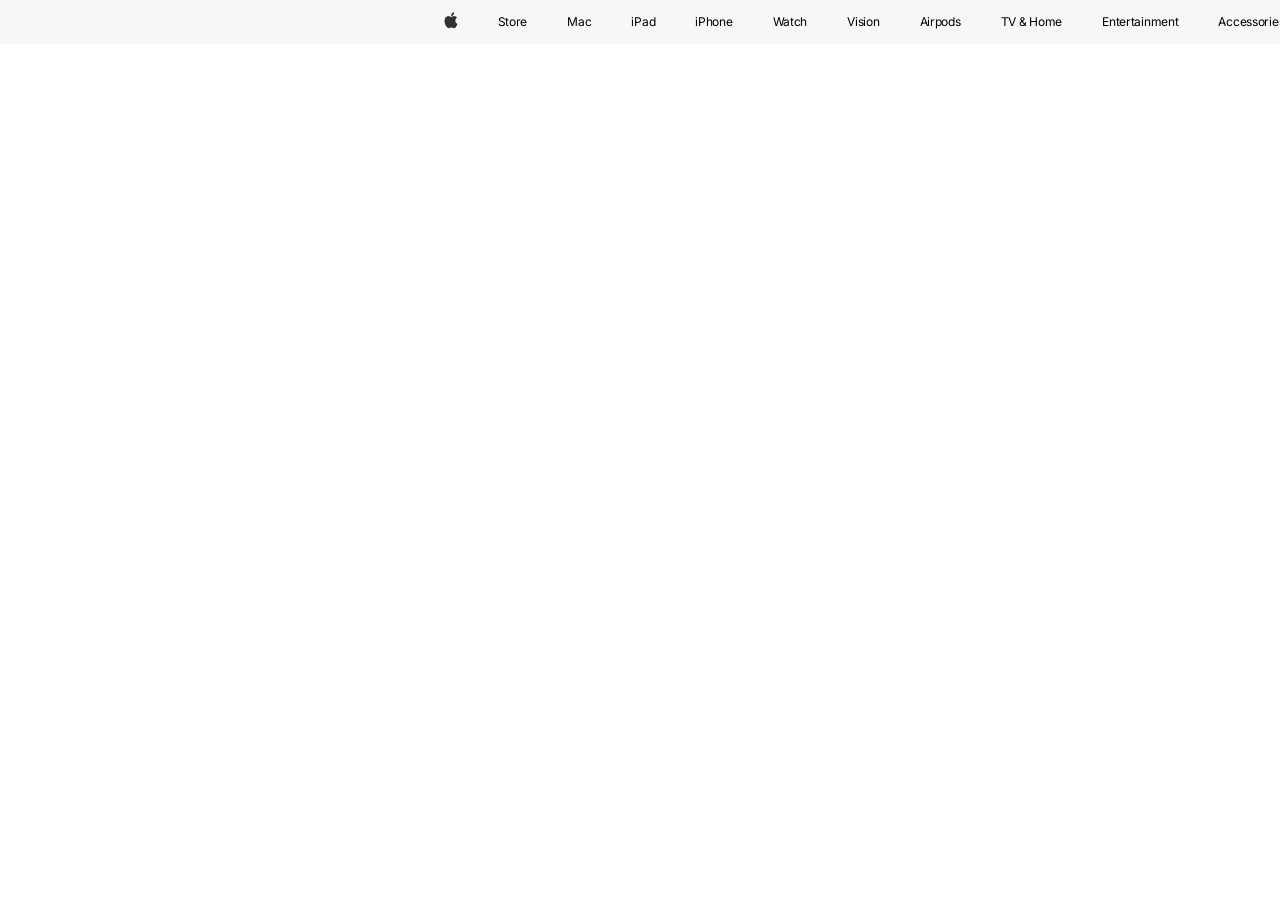
==== index.html @ 3f0f1bf7 "nav_bar hiilee" ====
<!doctype html>
<html lang="en">
  <head>
    <link rel="preconnect" href="https://fonts.googleapis.com" />
    <link rel="preconnect" href="https://fonts.gstatic.com" crossorigin />
    <link
      href="https://fonts.googleapis.com/css2?family=Inter:ital,opsz,wght@0,14..32,100..900;1,14..32,100..900&display=swap"
      rel="stylesheet"
    />
    <meta charset="UTF-8" />
    <meta name="viewport" content="width=device-width, initial-scale=1.0" />
    <link rel="stylesheet" href="style.css" />
    <title>Document</title>
  </head>
  <body>
    <div class="nav_bar">
      <img src="apple_icon.png" class="apple_icon" />
      <p>Store</p>
      <p>Mac</p>
      <p>iPad</p>
      <p>iPhone</p>
      <p>Watch</p>
      <p>Vision</p>
      <p>Airpods</p>
      <p>TV & Home</p>
      <p>Entertainment</p>
      <p>Accessories</p>
      <p>Support</p>
      <img src="search_icon.png" class="search_icon" />
      <img src="bag_icon.png" class="bag_icon" />
    </div>
  </body>
</html>
---- style.css ----
* {
  margin: 0;
  padding: 0;
  box-sizing: border-box;
}
.nav_bar {
  width: 1920px;
  height: 44px;
  display: flex;
  justify-content: center;
  align-items: center;
  gap: 40px;

  background: rgba(245, 245, 247, 0.8);
}
.apple_icon {
  width: 14px;
  height: 44px;
}
.search_icon {
  width: 15px;
  height: 44px;
}
.bag_icon {
  width: 14px;
  height: 44px;
}
.nav_bar p {
  color: #000;
  font-family: Inter;
  font-size: 12px;
  font-style: normal;
  font-weight: 400;
  line-height: 60px; /* 500% */
  letter-spacing: -0.28px;
}
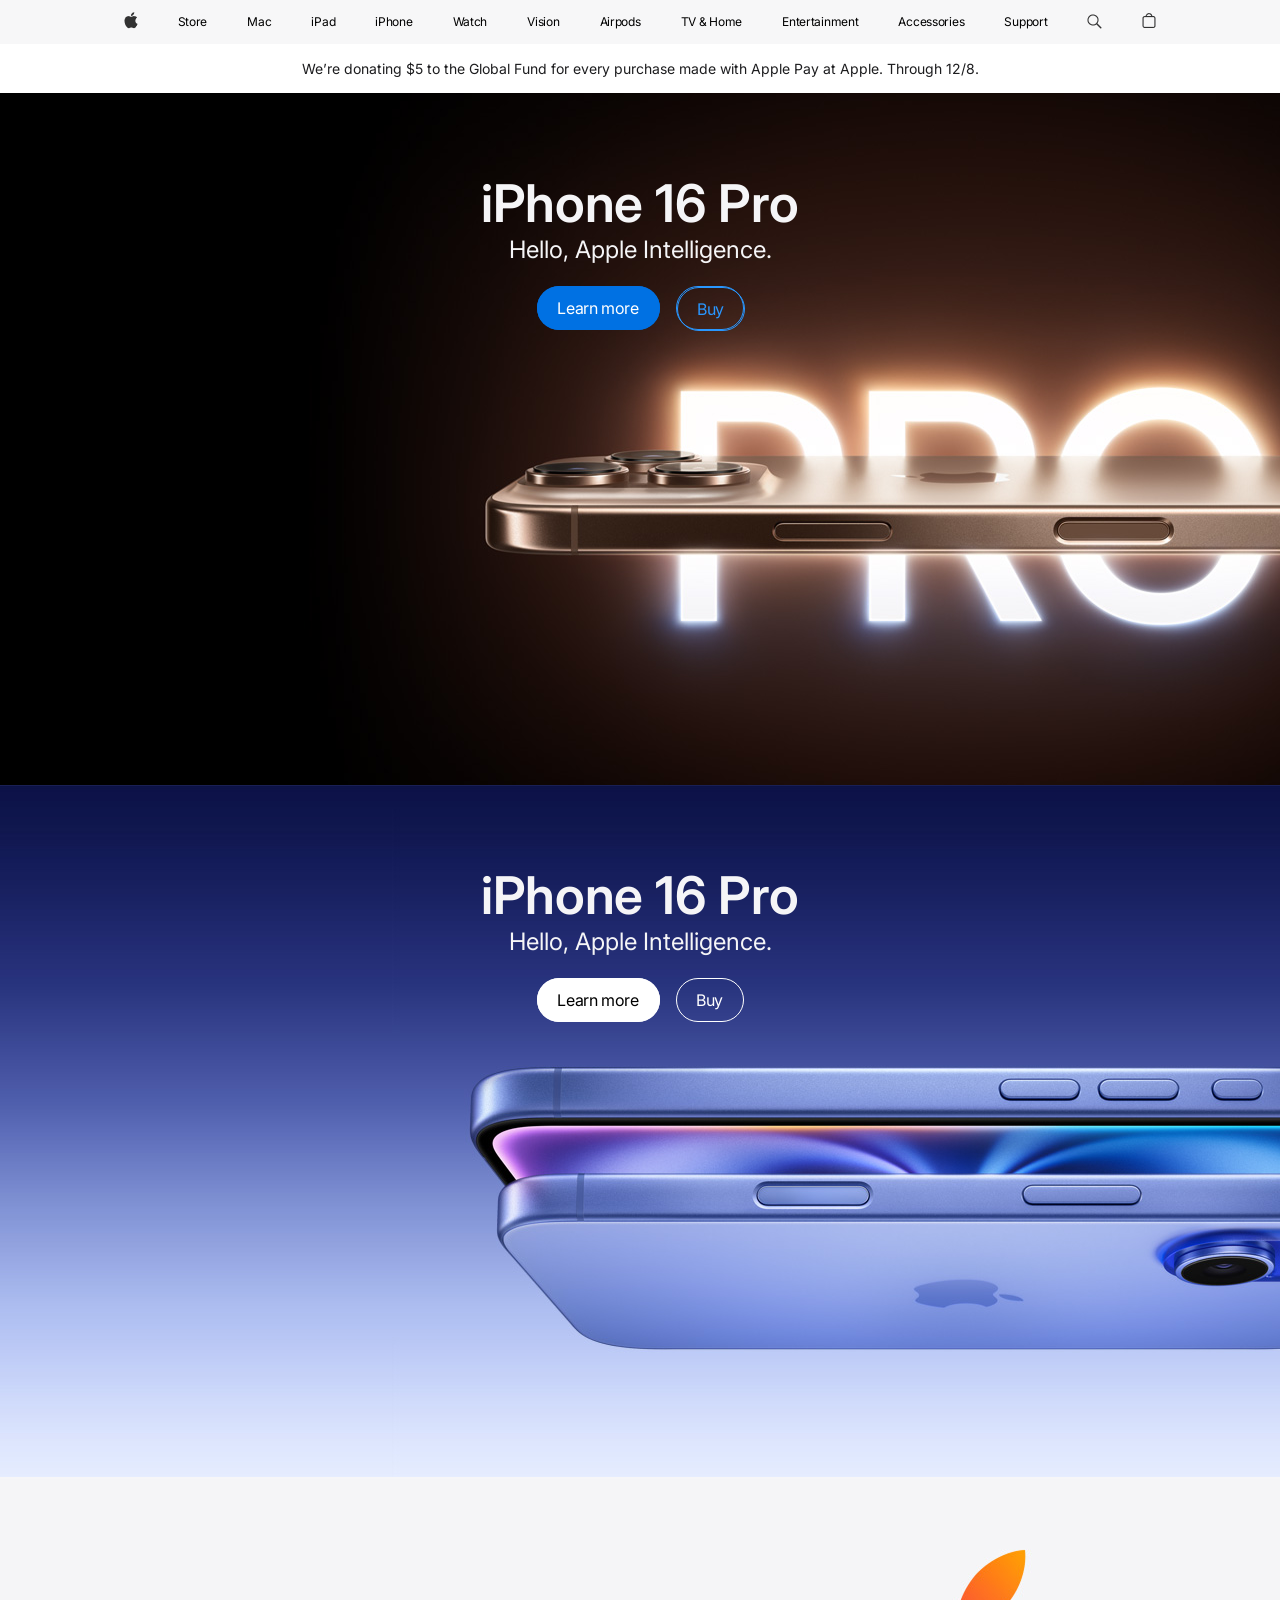
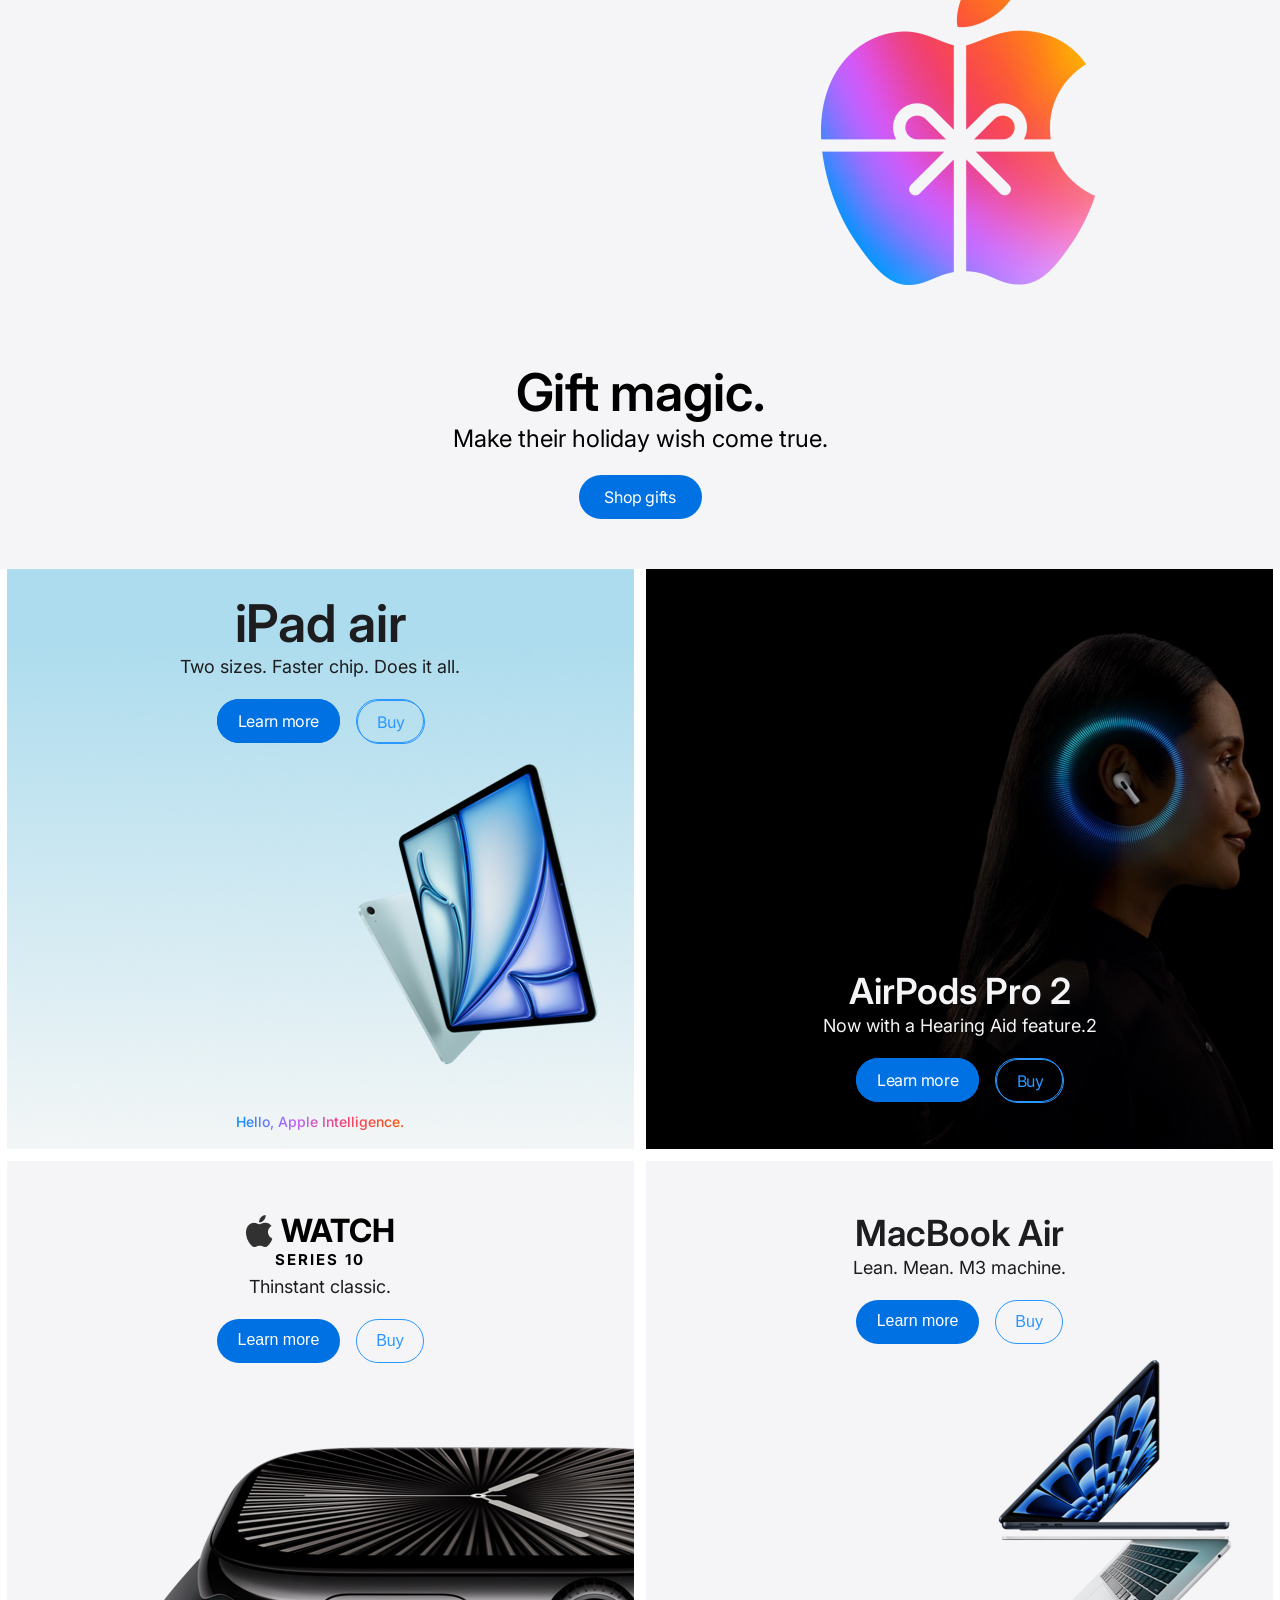
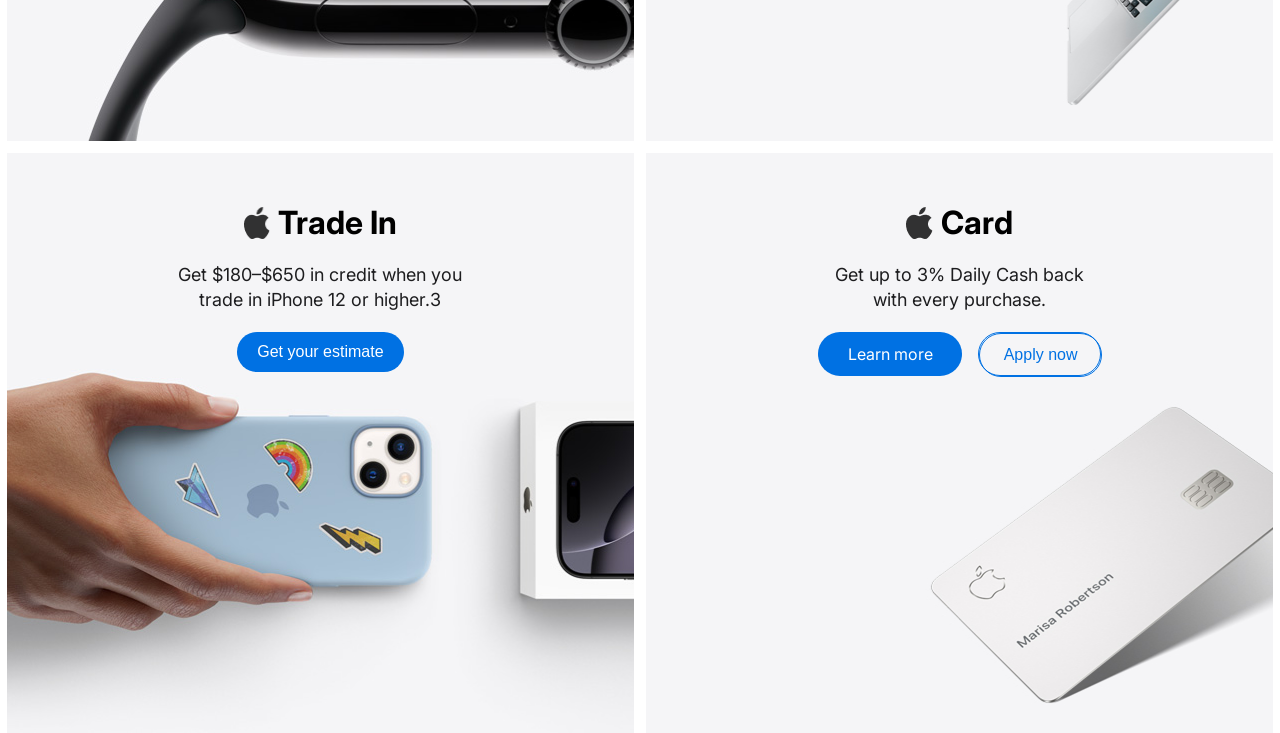
==== commit e4373fb4: "scroll hurtel hiilee" ====
--- a/index.html
+++ b/index.html
@@ -29,5 +29,142 @@
       <img src="search_icon.png" class="search_icon" />
       <img src="bag_icon.png" class="bag_icon" />
     </div>
+    <div class="we_are_donating">
+      <p>
+        We’re donating $5 to the Global Fund for every purchase made with
+        Apple Pay at Apple. Through 12/8.
+      </p>
+    </div>
+    <div class="iPhone_1">
+      <div class="heading">
+        <p class="head">iPhone 16 Pro</p>
+        <p class="hello">Hello, Apple Intelligence.</p>
+      </div>
+      <div class="button">
+        <div class="button1">
+          <p class="button1 learn">Learn more</p>
+        </div>
+        <div class="button2">
+          <p class="button2 buy">Buy</p>
+        </div>
+      </div>
+    </div>
+    <div class="iPhone_2">
+      <div class="heading2">
+        <p class="head2">iPhone 16 Pro</p>
+        <p class="hello2">Hello, Apple Intelligence.</p>
+      </div>
+      <div class="button_2">
+        <div class="button1">
+          <p class="button1 learn_more">Learn more</p>
+        </div>
+        <div class="button3">
+          <p class="button2 buy_1">Buy</p>
+        </div>
+      </div>
+    </div>
+    <div class="rainbow_apple">
+      <div class="heading3">
+        <p class="head3">Gift magic.</p>
+        <p class="make">Make their holiday wish come true.</p>
+      </div>
+      <div class="button4">
+        <p class="gift">Shop gifts</p>
+      </div>
+    </div>
+    <div class="section4">
+      <div class="box_1">
+        <div class="heading">
+          <p class="ipad">iPad air</p>
+          <p class="hello">Two sizes. Faster chip. Does it all.</p>
+        </div>
+        <div class="button">
+          <div class="button1">
+            <p class="button1 learn">Learn more</p>
+          </div>
+          <div class="button2">
+            <p class="button2 buy">Buy</p>
+          </div>
+        </div>
+        <div class="intelligence">
+          <p>Hello, Apple Intelligence.</p>
+        </div>
+      </div>
+      <div class="box_2">
+        <div class="title">
+          <p class="air">AirPods Pro 2</p>
+          <p class="now">Now with a Hearing Aid feature.2</p>
+        </div>
+        <div class="Air_button">
+          <div class="air_button_1">
+            <p class="air_button_1 learn">Learn more</p>
+          </div>
+          <div class="air_button_2">
+            <p class="air_button_2 buy">Buy</p>
+          </div>
+        </div>
+      </div>
+      <div class="box_3">
+        <div class="apple">
+          <img src="Vector.png" class="icon11" />
+          <p>WATCH</p>
+        </div>
+        <p class="series">SERIES 10</p>
+        <p class="thin">Thinstant classic.</p>
+        <div class="apple_button">
+          <div class="apple_button_1">
+            <p>Learn more</p>
+          </div>
+          <div class="apple_button_2">
+            <p>Buy</p>
+          </div>
+        </div>
+      </div>
+      <div class="box_4">
+        <div class="mac_book">
+          <p class="mac">MacBook Air</p>
+          <p class="mac1">Lean. Mean. M3 machine.</p>
+        </div>
+        <div class="mac_button">
+          <div class="mac_button_1">
+            <p>Learn more</p>
+          </div>
+          <div class="mac_button_2">
+            <p>Buy</p>
+          </div>
+        </div>
+      </div>
+      <div class="box_5">
+        <div class="apple_trade">
+          <img src="Vector (1).png" class="icon22" />
+          <p>Trade In</p>
+        </div>
+        <div class="get_money">
+          <p>Get $180–$650 in credit when you</p>
+          <p>trade in iPhone 12 or higher.3</p>
+        </div>
+        <div class="trade_button">
+          <p>Get your estimate</p>
+        </div>
+      </div>
+      <div class="box_6">
+        <div class="apple_card">
+          <img src="Vector (1).png" class="icon33" />
+          <p>Card</p>
+        </div>
+        <div class="get-up">
+          <p>Get up to 3% Daily Cash back</p>
+          <p>with every purchase.</p>
+        </div>
+        <div class="card_button">
+          <div class="card_button_1">
+            <p>Learn more</p>
+          </div>
+          <div class="card_button_2">
+            <p class="card_button_2 apply">Apply now</p>
+          </div>
+        </div>
+      </div>
+    </div>
   </body>
 </html>
--- a/style.css
+++ b/style.css
@@ -1,10 +1,13 @@
+@import url("https://fonts.googleapis.com/css2?family=Inter:ital,opsz,wght@0,14..32,100..900;1,14..32,100..900&display=swap");
+
 * {
   margin: 0;
   padding: 0;
   box-sizing: border-box;
+  font-family: sans-serif;
 }
 .nav_bar {
-  width: 1920px;
+  /* width: 1920px; */
   height: 44px;
   display: flex;
   justify-content: center;
@@ -34,3 +37,635 @@
   line-height: 60px; /* 500% */
   letter-spacing: -0.28px;
 }
+.we_are_donating {
+  padding: 16px;
+  text-align: center;
+  background: #fff;
+}
+.we_are_donating p {
+  color: #1d1d1f;
+  font-family: Inter;
+  font-size: 14px;
+  font-style: normal;
+  font-weight: 400;
+}
+.iPhone_1 {
+  background: url("Figure.png");
+  background-size: cover;
+  background-repeat: no-repeat;
+  /* width: 1920px; */
+  height: 692px;
+  display: flex;
+  flex-direction: column;
+  align-items: center;
+  padding: 81px 0 439px 0;
+  gap: 20px;
+}
+.heading {
+  display: flex;
+  flex-direction: column;
+  align-items: center;
+}
+
+.head {
+  color: #f5f5f7;
+  font-family: Inter;
+  font-size: 52px;
+  font-style: normal;
+  font-weight: 600;
+  line-height: 60px; /* 115.385% */
+  letter-spacing: -0.28px;
+}
+.hello {
+  color: #f5f5f7;
+
+  font-family: Inter;
+  font-size: 24px;
+  font-style: normal;
+  font-weight: 400;
+  line-height: 32px; /* 133.333% */
+}
+.button {
+  display: flex;
+  align-items: center;
+  gap: 16px;
+}
+.button p {
+  display: flex;
+  justify-content: center;
+  align-items: center;
+  padding: 12px 20px;
+  gap: 10px;
+}
+.learn {
+  color: #fff;
+  text-align: center;
+  font-family: Inter;
+  font-size: 16px;
+  font-style: normal;
+  font-weight: 400;
+  line-height: 20px; /* 125% */
+  letter-spacing: -0.374px;
+}
+.button1 {
+  width: 123px;
+  height: 44px;
+  border-radius: 999px;
+  background: #0071e3;
+}
+.buy {
+  color: #2997ff;
+  text-align: center;
+  font-family: Inter;
+  font-size: 16px;
+  font-style: normal;
+  font-weight: 400;
+  line-height: 20px; /* 125% */
+  letter-spacing: -0.374px;
+}
+.button2 {
+  width: 68px;
+  height: 44px;
+  border-radius: 999px;
+  border: 1px solid #2997ff;
+}
+.iPhone_2 {
+  background: url("Figure (2).png");
+  background-size: cover;
+  background-repeat: no-repeat;
+  /* width: 1920px; */
+  height: 692px;
+  display: flex;
+  flex-direction: column;
+  align-items: center;
+  padding: 81px 0 439px 0;
+  gap: 20px;
+}
+.heading2 {
+  display: flex;
+  flex-direction: column;
+  align-items: center;
+}
+.head2 {
+  color: #f5f5f7;
+  font-family: Inter;
+  font-size: 52px;
+  font-style: normal;
+  font-weight: 600;
+  line-height: 60px; /* 115.385% */
+  letter-spacing: -0.28px;
+}
+.hello2 {
+  color: #f5f5f7;
+  font-family: Inter;
+  font-size: 24px;
+  font-style: normal;
+  font-weight: 400;
+  line-height: 32px; /* 133.333% */
+}
+.button_2 {
+  display: flex;
+  align-items: center;
+  gap: 16px;
+}
+.button_2 p {
+  display: flex;
+  justify-content: center;
+  align-items: center;
+  padding: 12px 20px;
+  gap: 10px;
+}
+.button_2 .button1 {
+  width: 123px;
+  height: 44px;
+  border-radius: 999px;
+  background: #fff;
+}
+.learn_more {
+  color: #000;
+  text-align: center;
+  font-family: Inter;
+  font-size: 16px;
+  font-style: normal;
+  font-weight: 400;
+  line-height: 20px; /* 125% */
+  letter-spacing: -0.374px;
+}
+.button3 .button2 {
+  width: 68px;
+  height: 44px;
+  border-radius: 999px;
+  border: 1px solid #fff;
+}
+.buy_1 {
+  color: #fff;
+  text-align: center;
+  font-family: Inter;
+  font-size: 16px;
+  font-style: normal;
+  font-weight: 400;
+  line-height: 20px; /* 125% */
+  letter-spacing: -0.374px;
+}
+.rainbow_apple {
+  background: url("Figure (3).png");
+  background-size: cover;
+  background-repeat: no-repeat;
+  /* width: 1920px; */
+  height: 692px;
+  display: flex;
+  flex-direction: column;
+  align-items: center;
+  justify-content: end;
+  /* padding: 81px 0 439px 0; */
+  gap: 20px;
+  padding-bottom: 50px;
+}
+.heading3 {
+  display: flex;
+  width: 405px;
+  flex-direction: column;
+  align-items: center;
+}
+.button4 {
+  width: 123px;
+  height: 44px;
+  border-radius: 999px;
+  background: #0071e3;
+}
+.head3 {
+  color: #000;
+  text-align: center;
+  font-family: Inter;
+  font-size: 52px;
+  font-style: normal;
+  font-weight: 600;
+  line-height: 60px; /* 115.385% */
+  letter-spacing: -0.28px;
+}
+.make {
+  color: #000;
+  text-align: center;
+  font-family: Inter;
+  font-size: 24px;
+  font-style: normal;
+  font-weight: 400;
+  line-height: 32px; /* 133.333% */
+}
+.shop_button {
+}
+.gift {
+  color: #fff;
+  text-align: center;
+  font-family: Inter;
+  font-size: 16px;
+  font-style: normal;
+  font-weight: 400;
+  line-height: 20px; /* 125% */
+  letter-spacing: -0.374px;
+  display: flex;
+  justify-content: center;
+  align-items: center;
+  padding: 12px 20px;
+  gap: 10px;
+}
+.section4 {
+  width: 100%;
+  height: 1764px;
+  display: flex;
+  align-items: flex-start;
+  align-content: flex-start;
+  gap: 12px;
+  align-self: stretch;
+  flex-wrap: wrap;
+  justify-content: center;
+}
+.box_1 {
+  background-image: url("Figure (4).png");
+  background-size: cover;
+  background-repeat: no-repeat;
+  width: 49%;
+  height: 580px;
+  display: flex;
+  flex-direction: column;
+  align-items: center;
+  gap: 20px;
+}
+.section4 .heading {
+  display: flex;
+  flex-direction: column;
+  align-items: center;
+  margin-top: 25px;
+}
+.heading .ipad {
+  color: #1d1d1f;
+  font-family: Inter;
+  font-size: 52px;
+  font-style: normal;
+  font-weight: 600;
+  line-height: 60px; /* 115.385% */
+  letter-spacing: -0.28px;
+}
+.box_1 .hello {
+  color: #1d1d1f;
+  text-align: center;
+  font-family: Inter;
+  font-size: 18px;
+  font-style: normal;
+  font-weight: 400;
+  line-height: 25px; /* 138.889% */
+  width: 322px;
+}
+.intelligence {
+}
+.intelligence p {
+  text-align: center;
+  font-family: Inter;
+  font-size: 14px;
+  font-style: normal;
+  font-weight: 500;
+  line-height: 18px; /* 128.571% */
+  background: linear-gradient(
+    90deg,
+    #0090f7 0%,
+    #ba62fc 33.33%,
+    #f2416b 66.67%,
+    #f55600 100%
+  );
+  background-clip: text;
+  -webkit-background-clip: text;
+  -webkit-text-fill-color: transparent;
+  margin-top: 350px;
+}
+.box_2 {
+  background-image: url("Figure (5).png");
+  background-size: cover;
+  background-repeat: no-repeat;
+  width: 49%;
+  height: 580px;
+  display: flex;
+  flex-direction: column;
+  align-items: center;
+  gap: 20px;
+}
+.title {
+  margin-top: 400px;
+}
+.air {
+  color: #f5f5f7;
+  text-align: center;
+  font-family: Inter;
+  font-size: 36px;
+  font-style: normal;
+  font-weight: 600;
+  line-height: 44px; /* 122.222% */
+}
+.now {
+  color: #f5f5f7;
+  text-align: center;
+  font-family: Inter;
+  font-size: 18px;
+  font-style: normal;
+  font-weight: 400;
+  line-height: 25px; /* 138.889% */
+}
+.Air_button {
+  display: flex;
+  align-items: center;
+  gap: 16px;
+}
+.air_button_1 {
+  width: 123px;
+  height: 44px;
+  border-radius: 999px;
+  background: #0071e3;
+}
+.air_button_2 {
+  width: 68px;
+  height: 44px;
+  border-radius: 999px;
+  border: 1px solid #2997ff;
+}
+.Air_button p {
+  display: flex;
+  justify-content: center;
+  align-items: center;
+  padding: 12px 20px;
+  gap: 10px;
+}
+
+.box_3 {
+  background-image: url("Figure (6).png");
+  background-size: cover;
+  background-repeat: no-repeat;
+  width: 49%;
+  height: 580px;
+  display: flex;
+  flex-direction: column;
+  align-items: center;
+  margin-top:;
+}
+.apple {
+  display: flex;
+  justify-content: center;
+  align-items: center;
+  gap: 8px;
+  margin-top: 50px;
+}
+.icon11 {
+  width: 26.353px;
+  height: 32px;
+}
+.apple p {
+  color: #000;
+  text-align: center;
+  font-family: Inter;
+  font-size: 32px;
+  font-style: normal;
+  font-weight: 700;
+  line-height: normal;
+}
+.series {
+  color: #000;
+  text-align: center;
+  font-family: Inter;
+  font-size: 15px;
+  font-style: normal;
+  font-weight: 700;
+  line-height: normal;
+  letter-spacing: 2px;
+}
+.thin {
+  color: #1d1d1f;
+  text-align: center;
+  font-family: Inter;
+  font-size: 18px;
+  font-style: normal;
+  font-weight: 400;
+  line-height: 25px; /* 138.889% */
+  margin-top: 5px;
+}
+.apple_button {
+  display: flex;
+  align-items: center;
+  gap: 16px;
+  margin-top: 20px;
+}
+.apple_button_1 {
+  width: 123px;
+  height: 44px;
+  border-radius: 999px;
+  background: #0071e3;
+}
+.apple_button_2 {
+  width: 68px;
+  height: 44px;
+  border-radius: 999px;
+  border: 1px solid #2997ff;
+}
+.apple_button_1 p {
+  color: white;
+}
+.apple_button_2 p {
+  color: #2997ff;
+}
+.apple_button p {
+  display: flex;
+  justify-content: center;
+  align-items: center;
+  padding: 12px 20px;
+  gap: 10px;
+}
+
+.box_4 {
+  background-image: url("Figure (7).png");
+  background-size: cover;
+  background-repeat: no-repeat;
+  width: 49%;
+  height: 580px;
+  display: flex;
+  flex-direction: column;
+  align-items: center;
+
+  gap: 20px;
+}
+.mac {
+  color: #1d1d1f;
+  text-align: center;
+  font-family: Inter;
+  font-size: 36px;
+  font-style: normal;
+  font-weight: 600;
+  line-height: 44px; /* 122.222% */
+  margin-top: 50px;
+}
+.mac1 {
+  color: #1d1d1f;
+  text-align: center;
+  font-family: Inter;
+  font-size: 18px;
+  font-style: normal;
+  font-weight: 400;
+  line-height: 25px; /* 138.889% */
+}
+.mac_button {
+  display: flex;
+  align-items: center;
+  gap: 16px;
+}
+.mac_button_1 {
+  width: 123px;
+  height: 44px;
+  border-radius: 999px;
+  background: #0071e3;
+}
+.mac_button_2 {
+  width: 68px;
+  height: 44px;
+  border-radius: 999px;
+  border: 1px solid #2997ff;
+}
+.mac_button_1 p {
+  color: white;
+}
+.mac_button_2 p {
+  color: #2997ff;
+}
+.mac_button p {
+  display: flex;
+  justify-content: center;
+  align-items: center;
+  padding: 12px 20px;
+  gap: 10px;
+}
+
+.box_5 {
+  background-image: url("Figure (8).png");
+  background-size: cover;
+  background-repeat: no-repeat;
+  width: 49%;
+  height: 580px;
+  display: flex;
+  flex-direction: column;
+  align-items: center;
+  gap: 20px;
+}
+.apple_trade {
+  display: flex;
+  justify-content: center;
+  align-items: center;
+  gap: 8px;
+  margin-top: 50px;
+}
+.icon22 {
+  width: 26px;
+  height: 32px;
+}
+.apple_trade p {
+  color: #000;
+  text-align: center;
+  font-family: Inter;
+  font-size: 32px;
+  font-style: normal;
+  font-weight: 700;
+  line-height: normal;
+}
+.get_money {
+  display: flex;
+  flex-direction: column;
+  align-items: center;
+}
+.get_money p {
+  color: #1d1d1f;
+  text-align: center;
+  font-family: Inter;
+  font-size: 18px;
+  font-style: normal;
+  font-weight: 400;
+  line-height: 25px; /* 138.889% */
+}
+.trade_button {
+  width: 167px;
+  height: 40px;
+  border-radius: 999px;
+  background: #0071e3;
+  display: flex;
+  padding: 10px 16px;
+  justify-content: center;
+  align-items: center;
+  gap: 10px;
+  color: white;
+}
+
+.box_6 {
+  background-image: url("Figure (9).png");
+  background-size: cover;
+  background-repeat: no-repeat;
+  width: 49%;
+  height: 580px;
+  display: flex;
+  flex-direction: column;
+  align-items: center;
+  gap: 20px;
+}
+.apple_card {
+  display: flex;
+  justify-content: center;
+  align-items: center;
+  gap: 8px;
+  margin-top: 50px;
+}
+.apple_card p {
+  color: #000;
+  text-align: center;
+  font-family: Inter;
+  font-size: 32px;
+  font-style: normal;
+  font-weight: 700;
+  line-height: normal;
+}
+.get-up p {
+  display: flex;
+  flex-direction: column;
+  align-items: center;
+  color: #1d1d1f;
+  text-align: center;
+  font-family: Inter;
+  font-size: 18px;
+  font-style: normal;
+  font-weight: 400;
+  line-height: 25px; /* 138.889% */
+}
+.card_button {
+  display: flex;
+  gap: 16px;
+}
+.card_button_1 {
+  width: 144px;
+  height: 44px;
+  border-radius: 999px;
+  background: #0071e3;
+}
+.card_button_1 p {
+  color: #fff;
+  text-align: center;
+  font-family: Inter;
+  font-size: 16px;
+  font-style: normal;
+  font-weight: 400;
+  line-height: 20px; /* 125% */
+}
+.card_button_2 {
+  width: 123px;
+  height: 44px;
+  border-radius: 999px;
+  border: 1px solid #0071e3;
+  color: #0071e3;
+}
+.card_button p {
+  display: flex;
+  justify-content: center;
+  align-items: center;
+  padding: 12px 20px;
+  gap: 10px;
+}
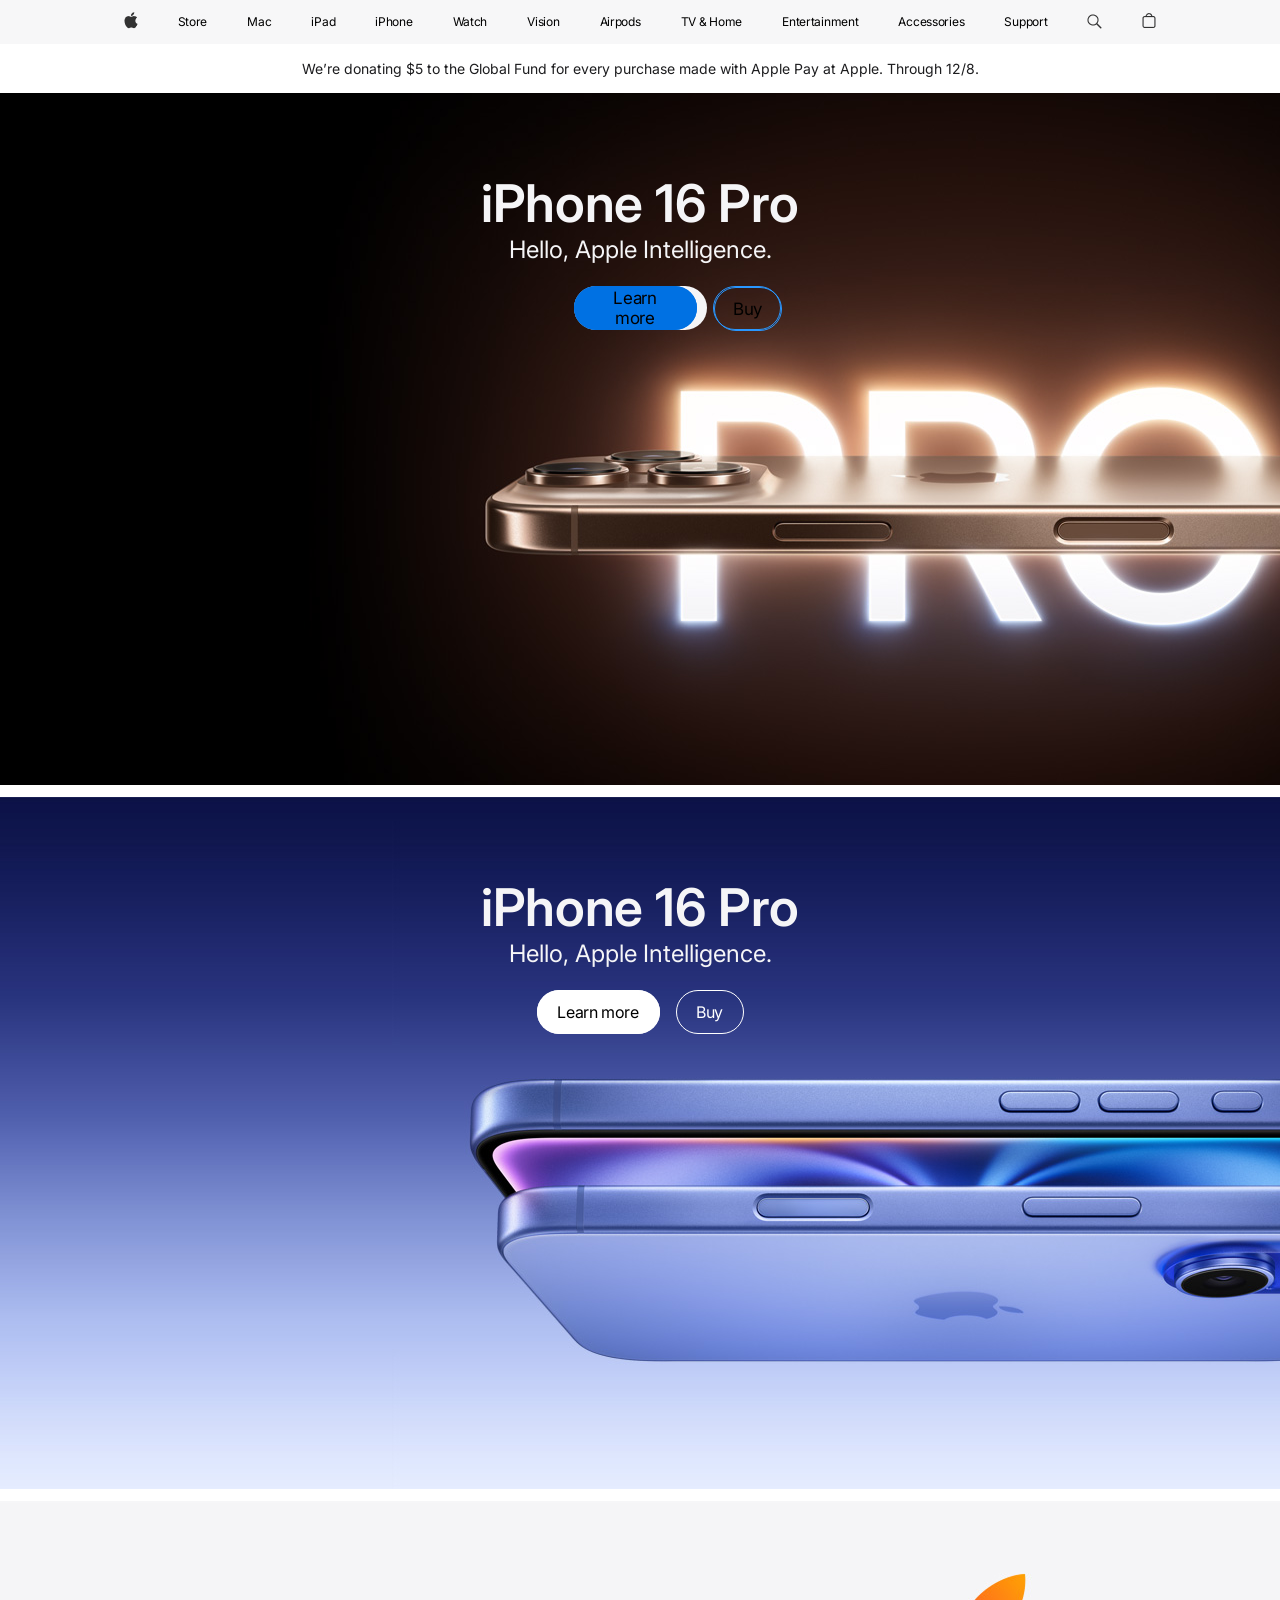
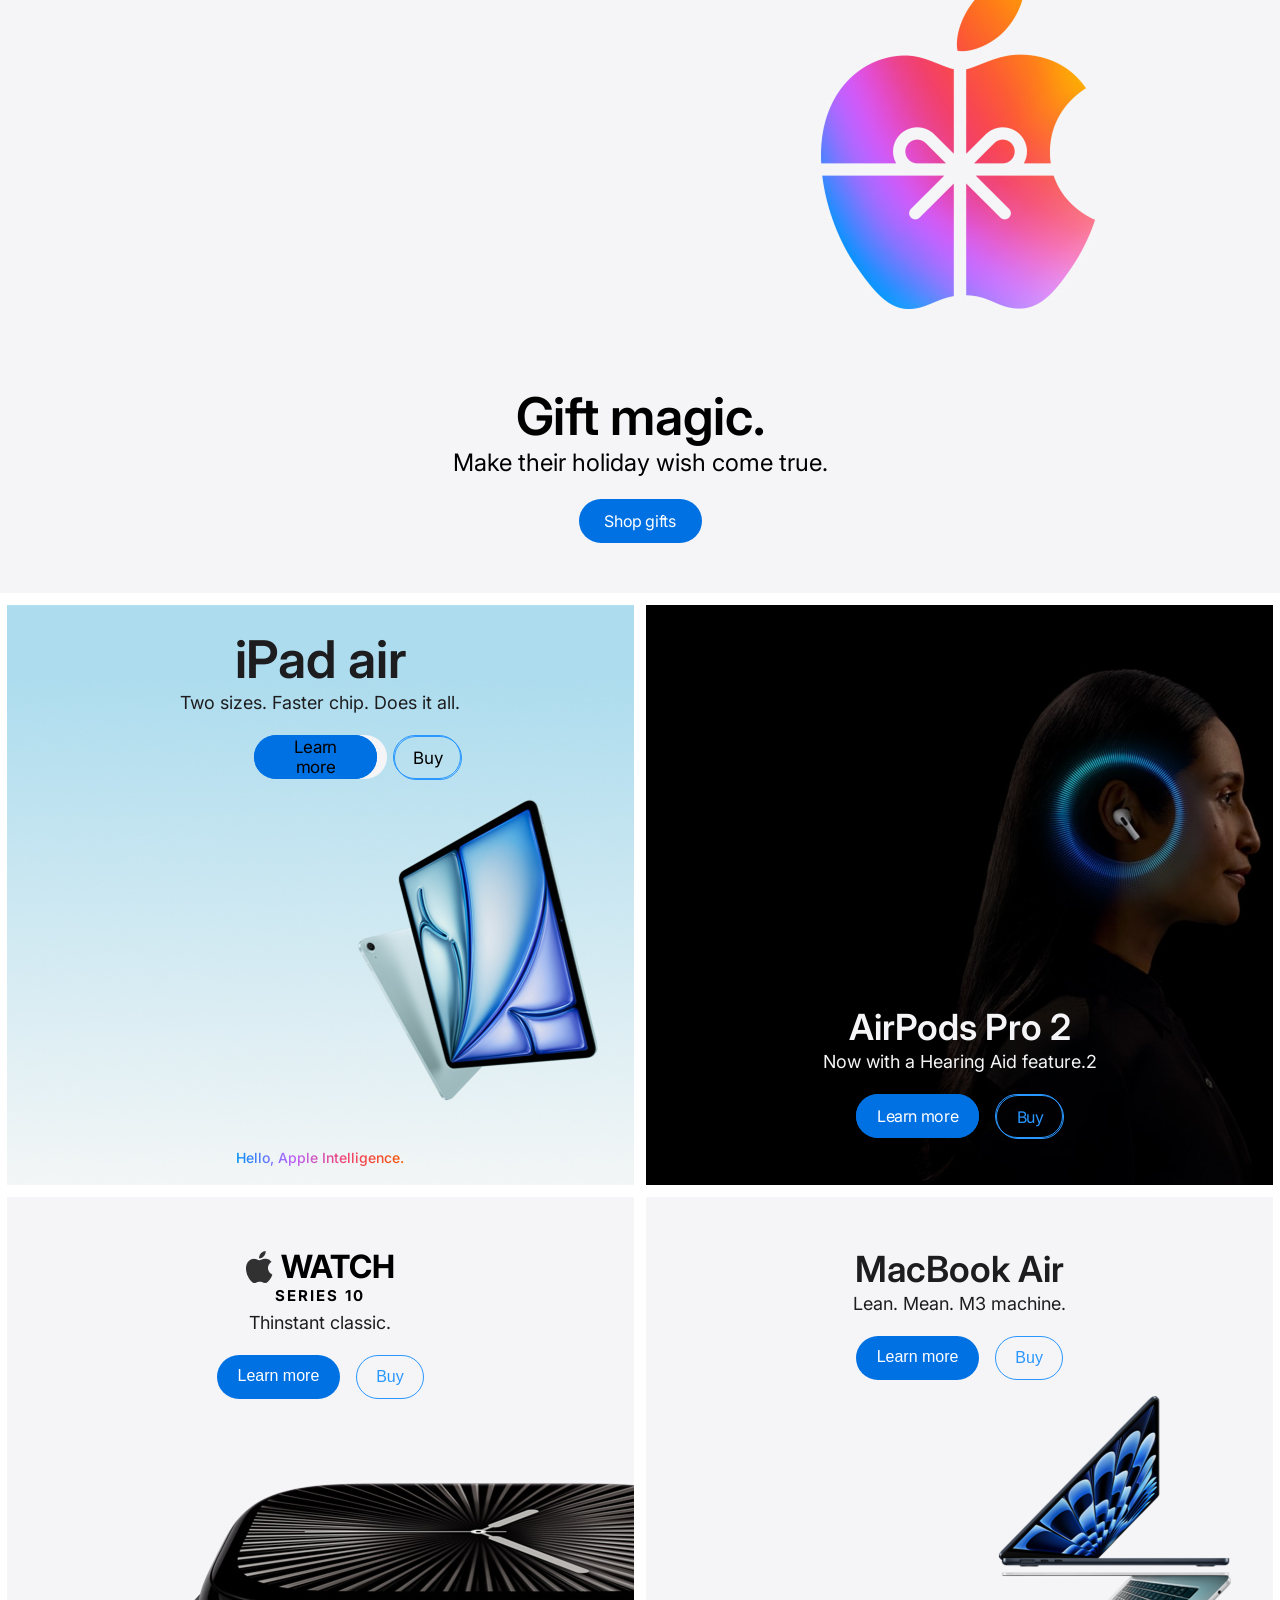
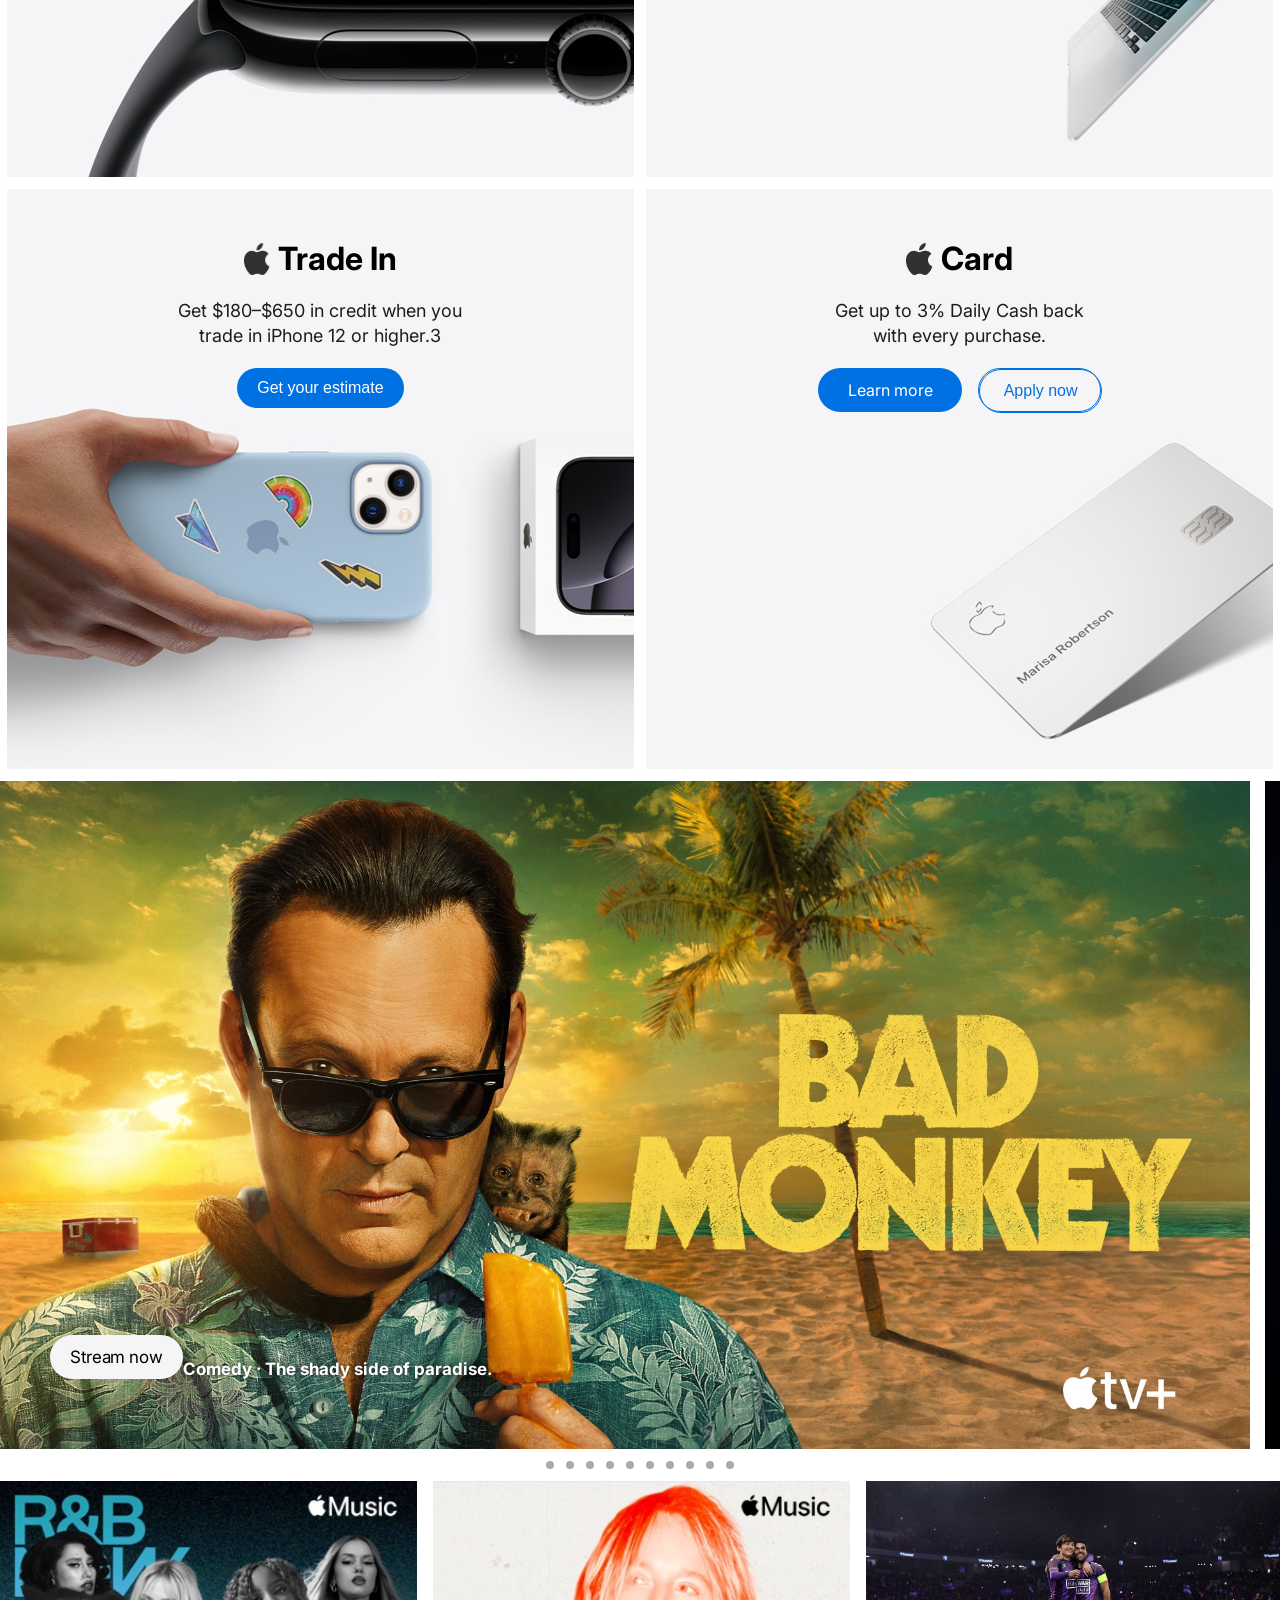
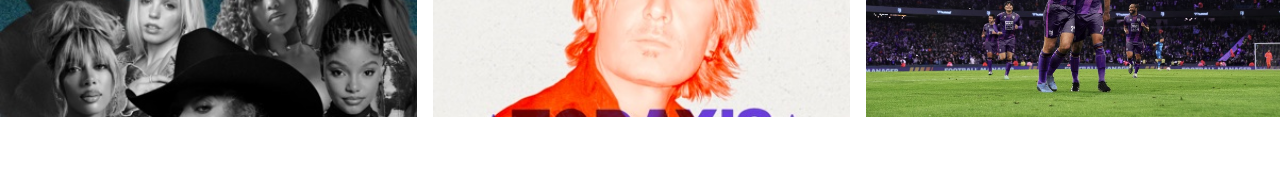
==== commit 26a0032d: "scrolloo hiilee" ====
--- a/index.html
+++ b/index.html
@@ -166,5 +166,50 @@
         </div>
       </div>
     </div>
+    <div class="scrolls">
+      <div class="scroll_item_1" id="item_1">
+        <div class="scroll_item_1 info">
+          <div class="button">
+            <p>Stream now</p>
+          </div>
+          <div class="film_name">
+            <p>Comedy · The shady side of paradise.</p>
+          </div>
+        </div>
+      </div>
+      <div class="scroll_item_2" id="item_2"></div>
+      <div class="scroll_item_3" id="item_3"></div>
+      <div class="scroll_item_4" id="item_4"></div>
+      <div class="scroll_item_5" id="item_5"></div>
+      <div class="scroll_item_6" id="item_6"></div>
+      <div class="scroll_item_7" id="item_7"></div>
+      <div class="scroll_item_8" id="item_8"></div>
+      <div class="scroll_item_9" id="item_9"></div>
+      <div class="scroll_item_10" id="item_10"></div>
+    </div>
+    <div class="items">
+      <a href="#item_1" class="item_1_dot"></a>
+      <a href="#item_2" class="item_1_dot"></a>
+      <a href="#item_3" class="item_1_dot"></a>
+      <a href="#item_4" class="item_1_dot"></a>
+      <a href="#item_5" class="item_1_dot"></a>
+      <a href="#item_6" class="item_1_dot"></a>
+      <a href="#item_7" class="item_1_dot"></a>
+      <a href="#item_8" class="item_1_dot"></a>
+      <a href="#item_9" class="item_1_dot"></a>
+      <a href="#item_10" class="item_1_dot"></a>
+    </div>
+    <div class="slider">
+      <div class="slider_item_1"></div>
+      <div class="slider_item_2"></div>
+      <div class="slider_item_3"></div>
+      <div class="slider_item_4"></div>
+      <div class="slider_item_5"></div>
+      <div class="slider_item_6"></div>
+      <div class="slider_item_7"></div>
+      <div class="slider_item_8"></div>
+      <div class="slider_item_9"></div>
+      <div class="slider_item_10"></div>
+    </div>
   </body>
 </html>
--- a/style.css
+++ b/style.css
@@ -60,6 +60,7 @@
   align-items: center;
   padding: 81px 0 439px 0;
   gap: 20px;
+  margin-bottom: 12px;
 }
 .heading {
   display: flex;
@@ -140,6 +141,7 @@
   align-items: center;
   padding: 81px 0 439px 0;
   gap: 20px;
+  margin-bottom: 12px;
 }
 .heading2 {
   display: flex;
@@ -220,6 +222,7 @@
   /* padding: 81px 0 439px 0; */
   gap: 20px;
   padding-bottom: 50px;
+  margin-bottom: 12px;
 }
 .heading3 {
   display: flex;
@@ -279,6 +282,7 @@
   align-self: stretch;
   flex-wrap: wrap;
   justify-content: center;
+  margin-bottom: 12px;
 }
 .box_1 {
   background-image: url("Figure (4).png");
@@ -669,3 +673,246 @@
   padding: 12px 20px;
   gap: 10px;
 }
+.scrolls {
+  width: 100%;
+  height: 668px;
+  display: flex;
+  align-items: center;
+  column-gap: 15px;
+  overflow-x: scroll;
+  scroll-behavior: smooth;
+  scrollbar-width: none;
+  scroll-snap-type: x mandatory;
+}
+.scroll_item_1 {
+  min-width: 1250px;
+  height: 668px;
+  background-image: url("bad-monkey.jpg");
+  background-size: cover;
+  background-repeat: no-repeat;
+  scroll-snap-align: center;
+}
+.info {
+  display: flex;
+  align-items: end;
+  padding: 70px 50px;
+}
+.button {
+  width: 133px;
+  height: 44px;
+  border-radius: 999px;
+  background: #f5f5f7;
+}
+.button p {
+  color: #000;
+  font-family: Inter;
+  font-size: 17px;
+  font-style: normal;
+  font-weight: 400;
+  line-height: 20px; /* 117.647% */
+  letter-spacing: -0.374px;
+}
+.film_name p {
+  color: #fff;
+  text-shadow: 0 0 5px rgba(0, 0, 0, 0.6);
+  font-family: Inter;
+  font-size: 17px;
+  font-style: normal;
+  font-weight: 700;
+  line-height: 20px; /* 117.647% */
+}
+.scroll_item_2 {
+  min-width: 1250px;
+  height: 668px;
+  background-image: url("baseball.jpg");
+  background-size: cover;
+  background-repeat: no-repeat;
+  scroll-snap-align: center;
+}
+.scroll_item_3 {
+  min-width: 1250px;
+  height: 668px;
+  background-image: url("instigators.jpg");
+  background-size: cover;
+  background-repeat: no-repeat;
+  scroll-snap-align: center;
+}
+.scroll_item_4 {
+  min-width: 1250px;
+  height: 668px;
+  background-image: url("k-pop-idols.jpg");
+  background-size: cover;
+  background-repeat: no-repeat;
+  scroll-snap-align: center;
+}
+.scroll_item_5 {
+  min-width: 1250px;
+  height: 668px;
+  background-image: url("lady-in-the-lake.jpg");
+  background-size: cover;
+  background-repeat: no-repeat;
+  scroll-snap-align: center;
+}
+.scroll_item_6 {
+  min-width: 1250px;
+  height: 668px;
+  background-image: url("morning-show.jpg");
+  background-size: cover;
+  background-repeat: no-repeat;
+  scroll-snap-align: center;
+}
+.scroll_item_7 {
+  min-width: 1250px;
+  height: 668px;
+  background-image: url("napoleon.jpg");
+  background-size: cover;
+  background-repeat: no-repeat;
+  scroll-snap-align: center;
+}
+.scroll_item_8 {
+  min-width: 1250px;
+  height: 668px;
+  background-image: url("pachinko.jpg");
+  background-size: cover;
+  background-repeat: no-repeat;
+  scroll-snap-align: center;
+}
+.scroll_item_9 {
+  min-width: 1250px;
+  height: 668px;
+  background-image: url("pressumed-innocent.jpg");
+  background-size: cover;
+  background-repeat: no-repeat;
+  scroll-snap-align: center;
+}
+.scroll_item_10 {
+  min-width: 1250px;
+  height: 668px;
+  background-image: url("season-pass.jpg");
+  background-size: cover;
+  background-repeat: no-repeat;
+  scroll-snap-align: center;
+}
+.items {
+  width: 100%;
+  height: 32px;
+  display: flex;
+  align-items: center;
+  gap: 12px;
+  justify-content: center;
+}
+.item_1_dot {
+  width: 8px;
+  height: 8px;
+  border-radius: 4px;
+  background: darkgrey;
+}
+#item_1 {
+  background-image: url("bad-monkey.jpg");
+}
+#item_2 {
+  background-image: url("baseball.jpg");
+}
+#item_3 {
+  background-image: url("instigators.jpg");
+}
+#item_4 {
+  background-image: url("k-pop-idols.jpg");
+}
+#item_5 {
+  background-image: url("lady-in-the-lake.jpg");
+}
+#item_6 {
+  background-image: url("morning-show.jpg");
+}
+#item_7 {
+  background-image: url("napoleon.jpg");
+}
+#item_8 {
+  background-image: url("pachinko.jpg");
+}
+#item_9 {
+  background-image: url("pressumed-innocent.jpg");
+}
+#item_10 {
+  background-image: url("season-pass.jpg");
+}
+
+.slider {
+  width: 100%;
+  height: 292px;
+  display: flex;
+  column-gap: 16px;
+  scroll-behavior: none;
+  overflow: hidden;
+}
+.slider_item_1 {
+  min-width: 417px;
+  height: 236px;
+  background-image: url("1.jpg");
+  background-size: cover;
+  background-repeat: no-repeat;
+}
+.slider_item_2 {
+  min-width: 417px;
+  height: 236px;
+  background-image: url("2.jpg");
+  background-size: cover;
+  background-repeat: no-repeat;
+}
+.slider_item_3 {
+  min-width: 417px;
+  height: 236px;
+  background-image: url("3.jpg");
+  background-size: cover;
+  background-repeat: no-repeat;
+}
+.slider_item_4 {
+  min-width: 417px;
+  height: 236px;
+  background-image: url("4.jpg");
+  background-size: cover;
+  background-repeat: no-repeat;
+}
+.slider_item_5 {
+  min-width: 417px;
+  height: 236px;
+  background-image: url("5.jpg");
+  background-size: cover;
+  background-repeat: no-repeat;
+}
+.slider_item_6 {
+  min-width: 417px;
+  height: 236px;
+  background-image: url("6.jpg");
+  background-size: cover;
+  background-repeat: no-repeat;
+}
+.slider_item_7 {
+  min-width: 417px;
+  height: 236px;
+  background-image: url("7.jpg");
+  background-size: cover;
+  background-repeat: no-repeat;
+}
+.slider_item_8 {
+  min-width: 417px;
+  height: 236px;
+  background-image: url("8.jpg");
+  background-size: cover;
+  background-repeat: no-repeat;
+}
+.slider_item_9 {
+  min-width: 417px;
+  height: 236px;
+  background-image: url("9.jpg");
+  background-size: cover;
+  background-repeat: no-repeat;
+}
+.slider_item_10 {
+  min-width: 417px;
+  height: 236px;
+  background-image: url("10.jpg");
+  background-size: cover;
+  background-repeat: no-repeat;
+}
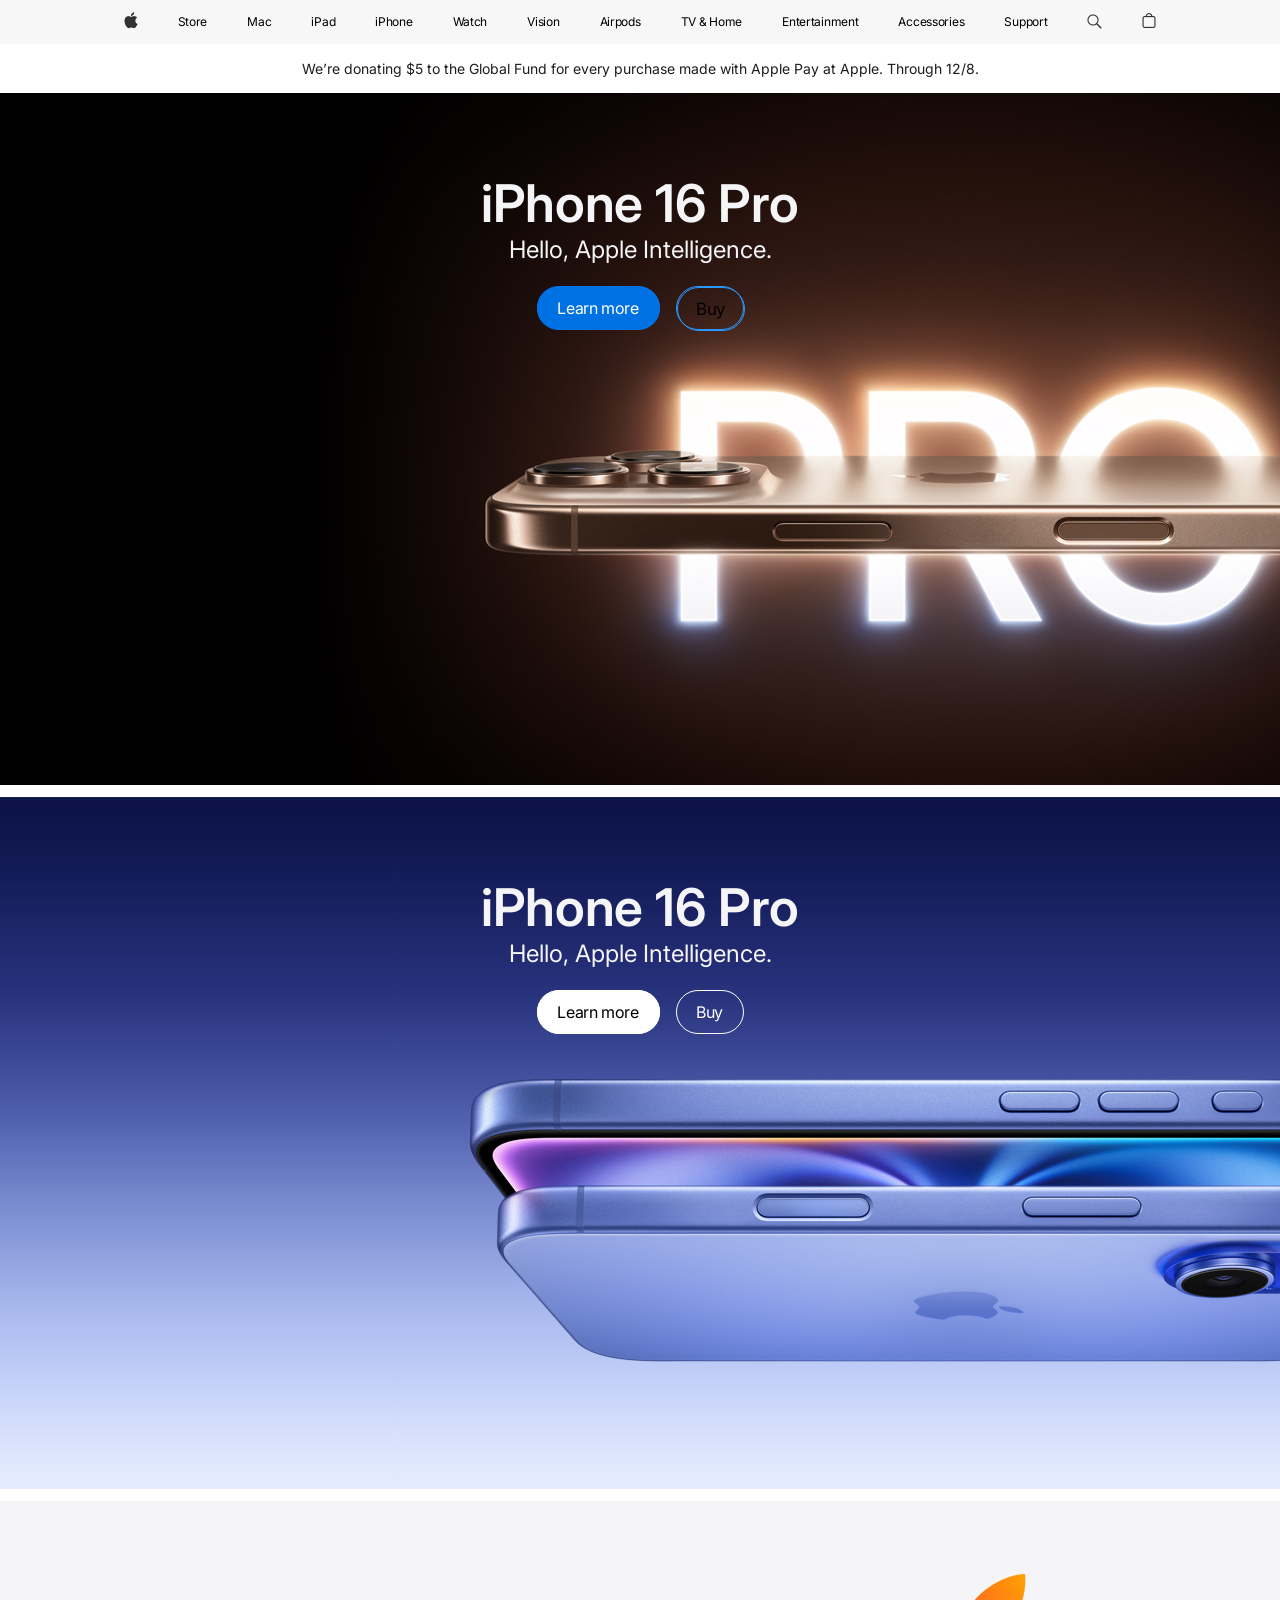
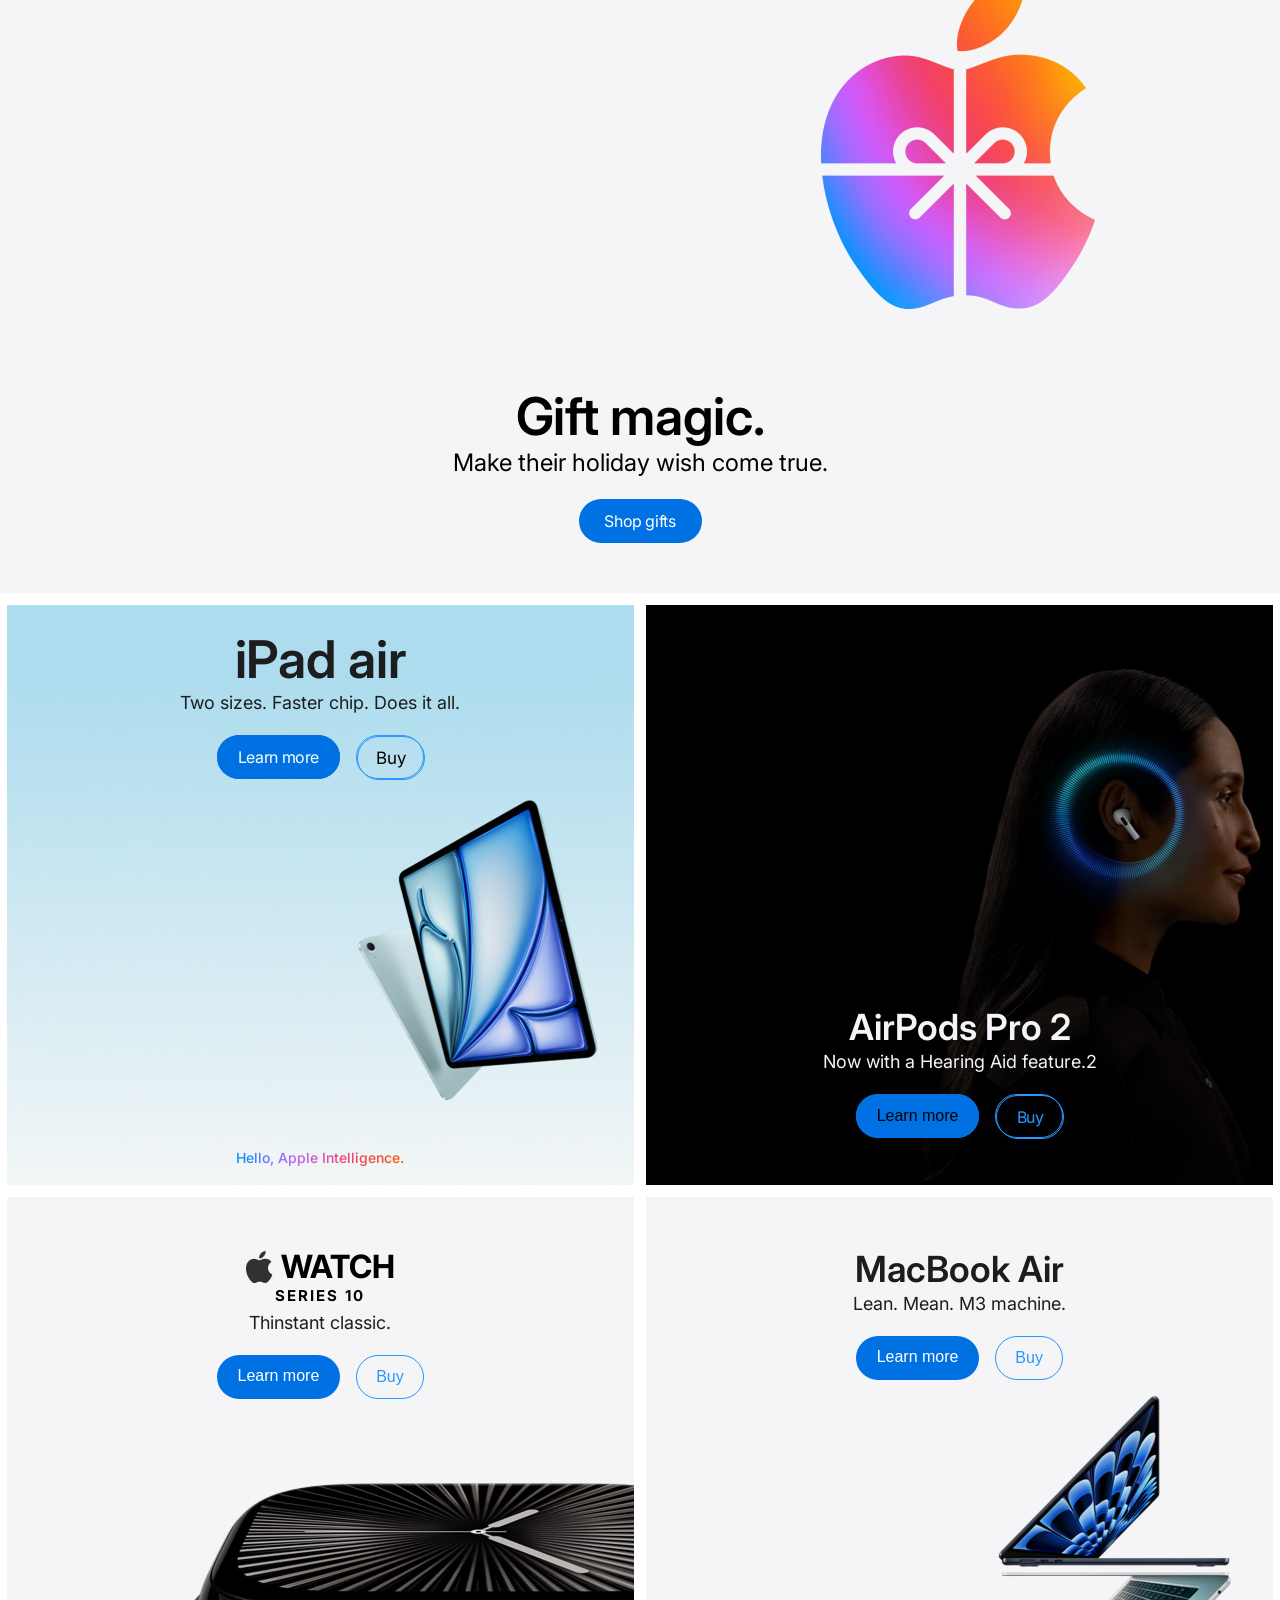
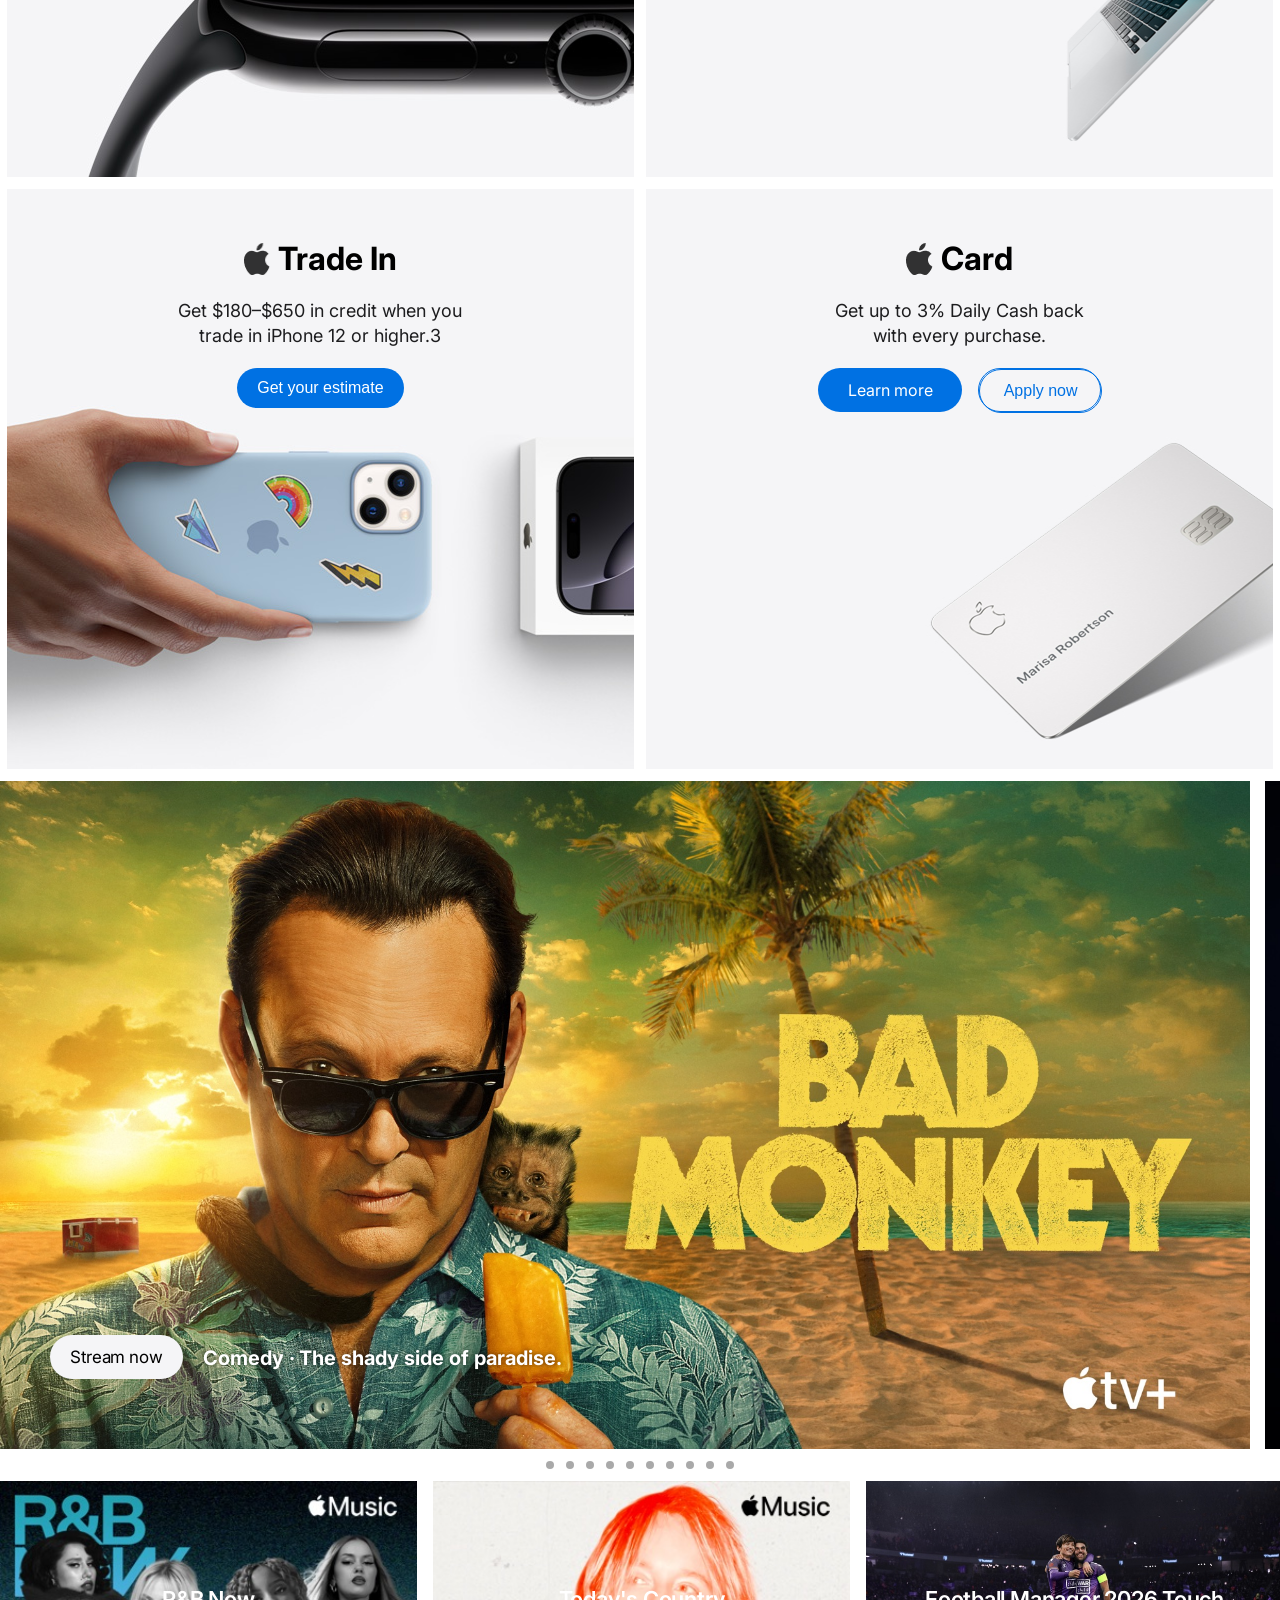
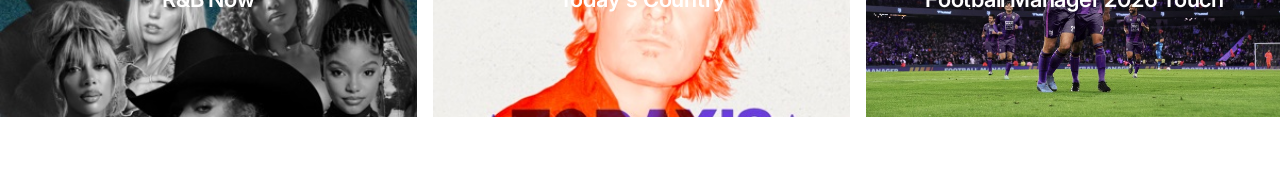
==== commit 7f4b057c: "1 deh huudsaa buren hiilee" ====
--- a/index.html
+++ b/index.html
@@ -169,23 +169,117 @@
     <div class="scrolls">
       <div class="scroll_item_1" id="item_1">
         <div class="scroll_item_1 info">
-          <div class="button">
-            <p>Stream now</p>
-          </div>
-          <div class="film_name">
-            <p>Comedy · The shady side of paradise.</p>
-          </div>
-        </div>
-      </div>
-      <div class="scroll_item_2" id="item_2"></div>
-      <div class="scroll_item_3" id="item_3"></div>
-      <div class="scroll_item_4" id="item_4"></div>
-      <div class="scroll_item_5" id="item_5"></div>
-      <div class="scroll_item_6" id="item_6"></div>
-      <div class="scroll_item_7" id="item_7"></div>
-      <div class="scroll_item_8" id="item_8"></div>
-      <div class="scroll_item_9" id="item_9"></div>
-      <div class="scroll_item_10" id="item_10"></div>
+          <div class="stream_button">
+            <p>Stream now</p>
+          </div>
+          <div class="film_name">
+            <span class="comedy">Comedy ·</span>
+            <span class="shady">The shady side of paradise.</span>
+          </div>
+        </div>
+      </div>
+      <div class="scroll_item_2" id="item_2">
+        <div class="scroll_item_2 info">
+          <div class="stream_button_2">
+            <p>See the schedule</p>
+          </div>
+          <div class="film_name">
+            <span class="comedy">Live MLB games, every Friday.</span>
+          </div>
+        </div>
+      </div>
+      <div class="scroll_item_3" id="item_3">
+        <div class="scroll_item_3 info">
+          <div class="stream_button">
+            <p>Stream now</p>
+          </div>
+          <div class="film_name">
+            <span class="comedy">Action ·</span>
+            <span class="shady">Worst. Heist. Ever.</span>
+          </div>
+        </div>
+      </div>
+      <div class="scroll_item_4" id="item_4">
+        <div class="scroll_item_4 info">
+          <div class="stream_button">
+            <p>Stream now</p>
+          </div>
+          <div class="film_name">
+            <span class="comedy">Documentary ·</span>
+            <span class="shady">All that glitters isn't gold.</span>
+          </div>
+        </div>
+      </div>
+      <div class="scroll_item_5" id="item_5">
+        <div class="scroll_item_5 info">
+          <div class="stream_button">
+            <p>Stream now</p>
+          </div>
+          <div class="film_name">
+            <span class="comedy">Thriller ·</span>
+            <span class="shady"
+              >Natalie Portman and Moses Ingram star in a visionary noir
+              thriller.</span
+            >
+          </div>
+        </div>
+      </div>
+      <div class="scroll_item_6" id="item_6">
+        <div class="scroll_item_6 info">
+          <div class="stream_button">
+            <p>Stream now</p>
+          </div>
+          <div class="film_name">
+            <span class="comedy">Drama ·</span>
+            <span class="shady">16 Emmy Nomination Including Best Drama.</span>
+          </div>
+        </div>
+      </div>
+      <div class="scroll_item_7" id="item_7">
+        <div class="scroll_item_7 info">
+          <div class="stream_button">
+            <p>Stream now</p>
+          </div>
+          <div class="film_name">
+            <span class="comedy">Drama ·</span>
+            <span class="shady">Experience Ridley Scott's extended epic.</span>
+          </div>
+        </div>
+      </div>
+      <div class="scroll_item_8" id="item_8">
+        <div class="scroll_item_8 info">
+          <div class="stream_button">
+            <p>Stream now</p>
+          </div>
+          <div class="film_name">
+            <span class="comedy">Drama ·</span>
+            <span class="shady">New season.</span>
+          </div>
+        </div>
+      </div>
+      <div class="scroll_item_9" id="item_9">
+        <div class="scroll_item_9 info">
+          <div class="stream_button">
+            <p>Stream now</p>
+          </div>
+          <div class="film_name">
+            <span class="comedy">Crime ·</span>
+            <span class="shady">Presume nothing.</span>
+          </div>
+        </div>
+      </div>
+      <div class="scroll_item_10" id="item_10">
+        <div class="scroll_item_10 info">
+          <div class="stream_button">
+            <p>Stream now</p>
+          </div>
+          <div class="film_name">
+            <span class="comedy"
+              >Watch Messi, every club, and every match--live.</span
+            >
+          </div>
+        </div>
+      </div>
     </div>
     <div class="items">
       <a href="#item_1" class="item_1_dot"></a>
@@ -199,17 +293,130 @@
       <a href="#item_9" class="item_1_dot"></a>
       <a href="#item_10" class="item_1_dot"></a>
     </div>
-    <div class="slider">
-      <div class="slider_item_1"></div>
-      <div class="slider_item_2"></div>
-      <div class="slider_item_3"></div>
-      <div class="slider_item_4"></div>
-      <div class="slider_item_5"></div>
-      <div class="slider_item_6"></div>
-      <div class="slider_item_7"></div>
-      <div class="slider_item_8"></div>
-      <div class="slider_item_9"></div>
-      <div class="slider_item_10"></div>
+
+    <div class="slider_infinite">
+      <div class="slider">
+        <div class="slider_item_1">
+          <p class="now">R&B Now</p>
+          <div class="hover_button">
+            <p>Listen Now</p>
+          </div>
+        </div>
+        <div class="slider_item_2">
+          <p>Today's Country</p>
+          <div class="hover_button">
+            <p>Listen Now</p>
+          </div>
+        </div>
+        <div class="slider_item_3">
+          <p>Football Manager 2026 Touch</p>
+          <div class="hover_button">
+            <p>Listen Now</p>
+          </div>
+        </div>
+        <div class="slider_item_4">
+          <p>6 Week's to Restart Your Fitness</p>
+          <div class="hover_button">
+            <p>Listen Now</p>
+          </div>
+        </div>
+        <div class="slider_item_5">
+          <p>NBA 2026 Arcade Edition</p>
+          <div class="hover_button">
+            <p>Listen Now</p>
+          </div>
+        </div>
+        <div class="slider_item_6">
+          <p>Strength with Kyle</p>
+          <div class="hover_button">
+            <p>Listen Now</p>
+          </div>
+        </div>
+        <div class="slider_item_7">
+          <p>Run Your First 5K</p>
+          <div class="hover_button">
+            <p>Listen Now</p>
+          </div>
+        </div>
+        <div class="slider_item_8">
+          <p>Today's Indie Rock</p>
+          <div class="hover_button">
+            <p>Listen Now</p>
+          </div>
+        </div>
+        <div class="slider_item_9">
+          <p>Hello Kitty Island Adventure</p>
+          <div class="hover_button">
+            <p>Listen Now</p>
+          </div>
+        </div>
+        <div class="slider_item_10">
+          <p>Strength with Kylie</p>
+          <div class="hover_button">
+            <p>Listen Now</p>
+          </div>
+        </div>
+        <div class="slider_item_1">
+          <p class="now">R&B Now</p>
+          <div class="hover_button">
+            <p>Listen Now</p>
+          </div>
+        </div>
+        <div class="slider_item_2">
+          <p>Today's Country</p>
+          <div class="hover_button">
+            <p>Listen Now</p>
+          </div>
+        </div>
+        <div class="slider_item_3">
+          <p>Football Manager 2026 Touch</p>
+          <div class="hover_button">
+            <p>Listen Now</p>
+          </div>
+        </div>
+        <div class="slider_item_4">
+          <p>6 Week's to Restart Your Fitness</p>
+          <div class="hover_button">
+            <p>Listen Now</p>
+          </div>
+        </div>
+        <div class="slider_item_5">
+          <p>NBA 2026 Arcade Edition</p>
+          <div class="hover_button">
+            <p>Listen Now</p>
+          </div>
+        </div>
+        <div class="slider_item_6">
+          <p>Strength with Kyle</p>
+          <div class="hover_button">
+            <p>Listen Now</p>
+          </div>
+        </div>
+        <div class="slider_item_7">
+          <p>Run Your First 5K</p>
+          <div class="hover_button">
+            <p>Listen Now</p>
+          </div>
+        </div>
+        <div class="slider_item_8">
+          <p>Today's Indie Rock</p>
+          <div class="hover_button">
+            <p>Listen Now</p>
+          </div>
+        </div>
+        <div class="slider_item_9">
+          <p>Hello Kitty Island Adventure</p>
+          <div class="hover_button">
+            <p>Listen Now</p>
+          </div>
+        </div>
+        <div class="slider_item_10">
+          <p>Strength with Kylie</p>
+          <div class="hover_button">
+            <p>Listen Now</p>
+          </div>
+        </div>
+      </div>
     </div>
   </body>
 </html>
--- a/style.css
+++ b/style.css
@@ -98,7 +98,7 @@
   padding: 12px 20px;
   gap: 10px;
 }
-.learn {
+.button1 .learn {
   color: #fff;
   text-align: center;
   font-family: Inter;
@@ -695,14 +695,47 @@
 .info {
   display: flex;
   align-items: end;
-  padding: 70px 50px;
-}
-.button {
+  justify-content:;
+  /* padding: 70px 50px; */
+  gap: 20px;
+}
+.stream_button {
   width: 133px;
   height: 44px;
   border-radius: 999px;
   background: #f5f5f7;
-}
+  padding: 12px 20px;
+  margin-left: 50px;
+  margin-bottom: 70px;
+}
+.stream_button p {
+  color: #000;
+  font-family: Inter;
+  font-size: 17px;
+  font-style: normal;
+  font-weight: 400;
+  line-height: 20px; /* 117.647% */
+  letter-spacing: -0.374px;
+}
+.comedy {
+  color: #fff;
+  text-shadow: 0 0 5px rgba(0, 0, 0, 0.6);
+  font-family: Inter;
+  font-size: 17px;
+  font-style: normal;
+  font-weight: 700;
+  line-height: 20px; /* 117.647% */
+}
+.shady {
+  opacity: 0.999;
+  color: #fff;
+  font-family: Inter;
+  font-size: 17px;
+  font-style: normal;
+  font-weight: 400;
+  line-height: 20px;
+}
+
 .button p {
   color: #000;
   font-family: Inter;
@@ -712,11 +745,14 @@
   line-height: 20px; /* 117.647% */
   letter-spacing: -0.374px;
 }
-.film_name p {
+.film_name {
+  margin-bottom: 80px;
+}
+.film_name span {
   color: #fff;
   text-shadow: 0 0 5px rgba(0, 0, 0, 0.6);
   font-family: Inter;
-  font-size: 17px;
+  font-size: 20px;
   font-style: normal;
   font-weight: 700;
   line-height: 20px; /* 117.647% */
@@ -728,6 +764,18 @@
   background-size: cover;
   background-repeat: no-repeat;
   scroll-snap-align: center;
+}
+.stream_button_2 {
+  width: 133px;
+  height: 44px;
+  border-radius: 999px;
+  background: #f5f5f7;
+  padding: 12px 20px;
+  margin-left: 50px;
+  margin-bottom: 70px;
+}
+.stream_button_2 p {
+  font-size: 12px;
 }
 .scroll_item_3 {
   min-width: 1250px;
@@ -838,13 +886,34 @@
   background-image: url("season-pass.jpg");
 }
 
+.slider_infinite {
+  width: 100%;
+  overflow: hidden;
+  /* padding: 20px 0; */
+}
+
 .slider {
-  width: 100%;
+  width: calc(417px * 20);
+  /* width: 100%; */
   height: 292px;
   display: flex;
   column-gap: 16px;
   scroll-behavior: none;
-  overflow: hidden;
+  /* overflow: hidden; */
+  animation-name: slide_scrolling;
+  animation-iteration-count: infinite;
+  animation-duration: 60s;
+  animation-timing-function: ease-in-out;
+  animation-delay: 0s;
+}
+
+@keyframes slide_scrolling {
+  0% {
+    transform: translateX(0);
+  }
+  100% {
+    transform: translateX(calc(-417px * 10));
+  }
 }
 .slider_item_1 {
   min-width: 417px;
@@ -852,13 +921,130 @@
   background-image: url("1.jpg");
   background-size: cover;
   background-repeat: no-repeat;
-}
+  display: flex;
+  flex-direction: column;
+  justify-content: center;
+  align-items: center;
+  position: relative;
+}
+.slider_item_1:hover {
+  filter: brightness(0.75);
+}
+.slider_item_1:hover {
+  filter: brightness(0.75);
+}
+.slider_item_3:hover {
+  filter: brightness(0.75);
+}
+.slider_item_4:hover {
+  filter: brightness(0.75);
+}
+.slider_item_5:hover {
+  filter: brightness(0.75);
+}
+.slider_item_6:hover {
+  filter: brightness(0.75);
+}
+.slider_item_7:hover {
+  filter: brightness(0.75);
+}
+.slider_item_8:hover {
+  filter: brightness(0.75);
+}
+.slider_item_9:hover {
+  filter: brightness(0.75);
+}
+.slider_item_10:hover {
+  filter: brightness(0.75);
+}
+
+.slider_item_1 p {
+  color: #fff;
+  font-family: Inter;
+  font-size: 22px;
+  font-style: normal;
+  font-weight: 600;
+  line-height: 18px; /* 128.571% */
+  letter-spacing: -0.224px;
+}
+.hover_button {
+  width: 133px;
+  height: 44px;
+  border-radius: 999px;
+  background: #f5f5f7;
+  padding: 12px 20px;
+  position: absolute;
+  display: none;
+}
+.hover_button p {
+  color: #000;
+  font-family: Inter;
+  font-size: 17px;
+  font-style: normal;
+  font-weight: 400;
+  line-height: 20px; /* 117.647% */
+  letter-spacing: -0.374px;
+}
+.slider_item_1:hover .hover_button {
+  display: block;
+}
+.slider_item_2:hover .hover_button {
+  display: block;
+}
+.slider_item_3:hover .hover_button {
+  display: block;
+}
+.slider_item_4:hover .hover_button {
+  display: block;
+}
+.slider_item_5:hover .hover_button {
+  display: block;
+}
+.slider_item_6:hover .hover_button {
+  display: block;
+}
+.slider_item_7:hover .hover_button {
+  display: block;
+}
+.slider_item_8:hover .hover_button {
+  display: block;
+}
+.slider_item_9:hover .hover_button {
+  display: block;
+}
+.slider_item_10:hover .hover_button {
+  display: block;
+}
+
 .slider_item_2 {
   min-width: 417px;
   height: 236px;
   background-image: url("2.jpg");
   background-size: cover;
   background-repeat: no-repeat;
+  display: flex;
+  flex-direction: column;
+  justify-content: center;
+  align-items: center;
+  position: relative;
+}
+.slider_item_2 p {
+  color: #fff;
+  font-family: Inter;
+  font-size: 22px;
+  font-style: normal;
+  font-weight: 600;
+  line-height: 18px; /* 128.571% */
+  letter-spacing: -0.224px;
+}
+.slider_item_2 .hover_button p {
+  color: #000;
+  font-family: Inter;
+  font-size: 17px;
+  font-style: normal;
+  font-weight: 400;
+  line-height: 20px; /* 117.647% */
+  letter-spacing: -0.374px;
 }
 .slider_item_3 {
   min-width: 417px;
@@ -866,27 +1052,123 @@
   background-image: url("3.jpg");
   background-size: cover;
   background-repeat: no-repeat;
-}
+  display: flex;
+  flex-direction: column;
+  justify-content: center;
+  align-items: center;
+  position: relative;
+}
+.slider_item_3 p {
+  color: #fff;
+  font-family: Inter;
+  font-size: 22px;
+  font-style: normal;
+  font-weight: 600;
+  line-height: 18px; /* 128.571% */
+  letter-spacing: -0.224px;
+}
+
+.slider_item_3 .hover_button p {
+  color: #000;
+  font-family: Inter;
+  font-size: 17px;
+  font-style: normal;
+  font-weight: 400;
+  line-height: 20px; /* 117.647% */
+  letter-spacing: -0.374px;
+}
+
 .slider_item_4 {
   min-width: 417px;
   height: 236px;
   background-image: url("4.jpg");
   background-size: cover;
   background-repeat: no-repeat;
-}
+  display: flex;
+  flex-direction: column;
+  justify-content: center;
+  align-items: center;
+  position: relative;
+}
+.slider_item_4 p {
+  color: #fff;
+  font-family: Inter;
+  font-size: 22px;
+  font-style: normal;
+  font-weight: 600;
+  line-height: 18px; /* 128.571% */
+  letter-spacing: -0.224px;
+}
+.slider_item_4 .hover_button p {
+  color: #000;
+  font-family: Inter;
+  font-size: 17px;
+  font-style: normal;
+  font-weight: 400;
+  line-height: 20px; /* 117.647% */
+  letter-spacing: -0.374px;
+}
+
 .slider_item_5 {
   min-width: 417px;
   height: 236px;
   background-image: url("5.jpg");
   background-size: cover;
   background-repeat: no-repeat;
-}
+  display: flex;
+  flex-direction: column;
+  justify-content: center;
+  align-items: center;
+  position: relative;
+}
+.slider_item_5 p {
+  color: #fff;
+  font-family: Inter;
+  font-size: 22px;
+  font-style: normal;
+  font-weight: 600;
+  line-height: 18px; /* 128.571% */
+  letter-spacing: -0.224px;
+}
+.slider_item_5 .hover_button p {
+  color: #000;
+  font-family: Inter;
+  font-size: 17px;
+  font-style: normal;
+  font-weight: 400;
+  line-height: 20px; /* 117.647% */
+  letter-spacing: -0.374px;
+}
+
 .slider_item_6 {
   min-width: 417px;
   height: 236px;
   background-image: url("6.jpg");
   background-size: cover;
   background-repeat: no-repeat;
+  display: flex;
+  flex-direction: column;
+  justify-content: center;
+  align-items: center;
+  position: relative;
+}
+.slider_item_6 p {
+  color: #fff;
+  font-family: Inter;
+  font-size: 22px;
+  font-style: normal;
+  font-weight: 600;
+  line-height: 18px; /* 128.571% */
+  letter-spacing: -0.224px;
+}
+.slider_item_6 .hover_button p {
+  color: #000;
+  font-family: Inter;
+  font-size: 17px;
+  font-style: normal;
+  font-weight: 400;
+  line-height: 20px; /* 117.647% */
+  letter-spacing: -0.374px;
 }
 .slider_item_7 {
   min-width: 417px;
@@ -894,6 +1176,29 @@
   background-image: url("7.jpg");
   background-size: cover;
   background-repeat: no-repeat;
+  display: flex;
+  flex-direction: column;
+  justify-content: center;
+  align-items: center;
+  position: relative;
+}
+.slider_item_7 p {
+  color: #fff;
+  font-family: Inter;
+  font-size: 22px;
+  font-style: normal;
+  font-weight: 600;
+  line-height: 18px; /* 128.571% */
+  letter-spacing: -0.224px;
+}
+.slider_item_7 .hover_button p {
+  color: #000;
+  font-family: Inter;
+  font-size: 17px;
+  font-style: normal;
+  font-weight: 400;
+  line-height: 20px; /* 117.647% */
+  letter-spacing: -0.374px;
 }
 .slider_item_8 {
   min-width: 417px;
@@ -901,18 +1206,89 @@
   background-image: url("8.jpg");
   background-size: cover;
   background-repeat: no-repeat;
-}
+  display: flex;
+  flex-direction: column;
+  justify-content: center;
+  align-items: center;
+  position: relative;
+}
+.slider_item_8 p {
+  color: #fff;
+  font-family: Inter;
+  font-size: 22px;
+  font-style: normal;
+  font-weight: 600;
+  line-height: 18px; /* 128.571% */
+  letter-spacing: -0.224px;
+}
+.slider_item_8 .hover_button p {
+  color: #000;
+  font-family: Inter;
+  font-size: 17px;
+  font-style: normal;
+  font-weight: 400;
+  line-height: 20px; /* 117.647% */
+  letter-spacing: -0.374px;
+}
+
 .slider_item_9 {
   min-width: 417px;
   height: 236px;
   background-image: url("9.jpg");
   background-size: cover;
   background-repeat: no-repeat;
-}
+  display: flex;
+  flex-direction: column;
+  justify-content: center;
+  align-items: center;
+  position: relative;
+}
+.slider_item_9 p {
+  color: #fff;
+  font-family: Inter;
+  font-size: 22px;
+  font-style: normal;
+  font-weight: 600;
+  line-height: 18px; /* 128.571% */
+  letter-spacing: -0.224px;
+}
+.slider_item_9 .hover_button p {
+  color: #000;
+  font-family: Inter;
+  font-size: 17px;
+  font-style: normal;
+  font-weight: 400;
+  line-height: 20px; /* 117.647% */
+  letter-spacing: -0.374px;
+}
+
 .slider_item_10 {
   min-width: 417px;
   height: 236px;
   background-image: url("10.jpg");
   background-size: cover;
   background-repeat: no-repeat;
-}
+  display: flex;
+  flex-direction: column;
+  justify-content: center;
+  align-items: center;
+  position: relative;
+}
+.slider_item_10 p {
+  color: #fff;
+  font-family: Inter;
+  font-size: 22px;
+  font-style: normal;
+  font-weight: 600;
+  line-height: 18px; /* 128.571% */
+  letter-spacing: -0.224px;
+}
+.slider_item_10 .hover_button p {
+  color: #000;
+  font-family: Inter;
+  font-size: 17px;
+  font-style: normal;
+  font-weight: 400;
+  line-height: 20px; /* 117.647% */
+  letter-spacing: -0.374px;
+}
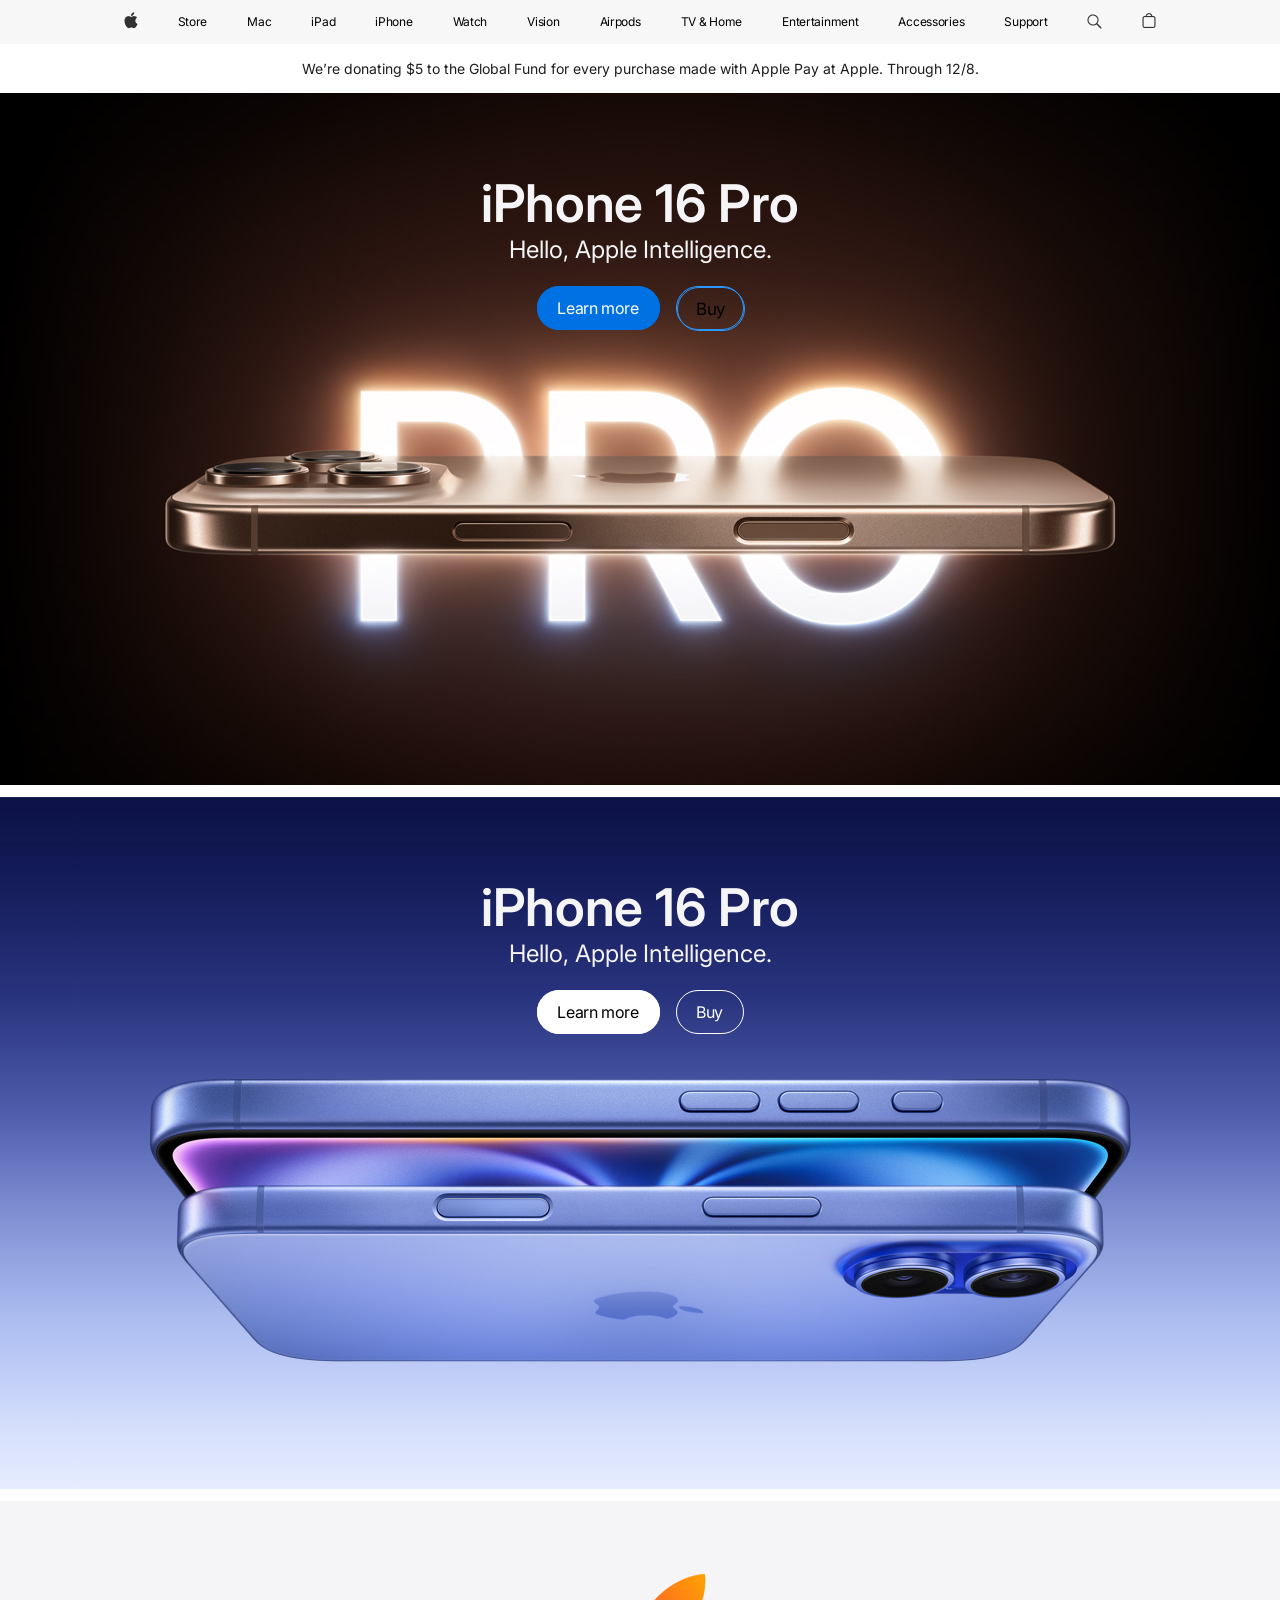
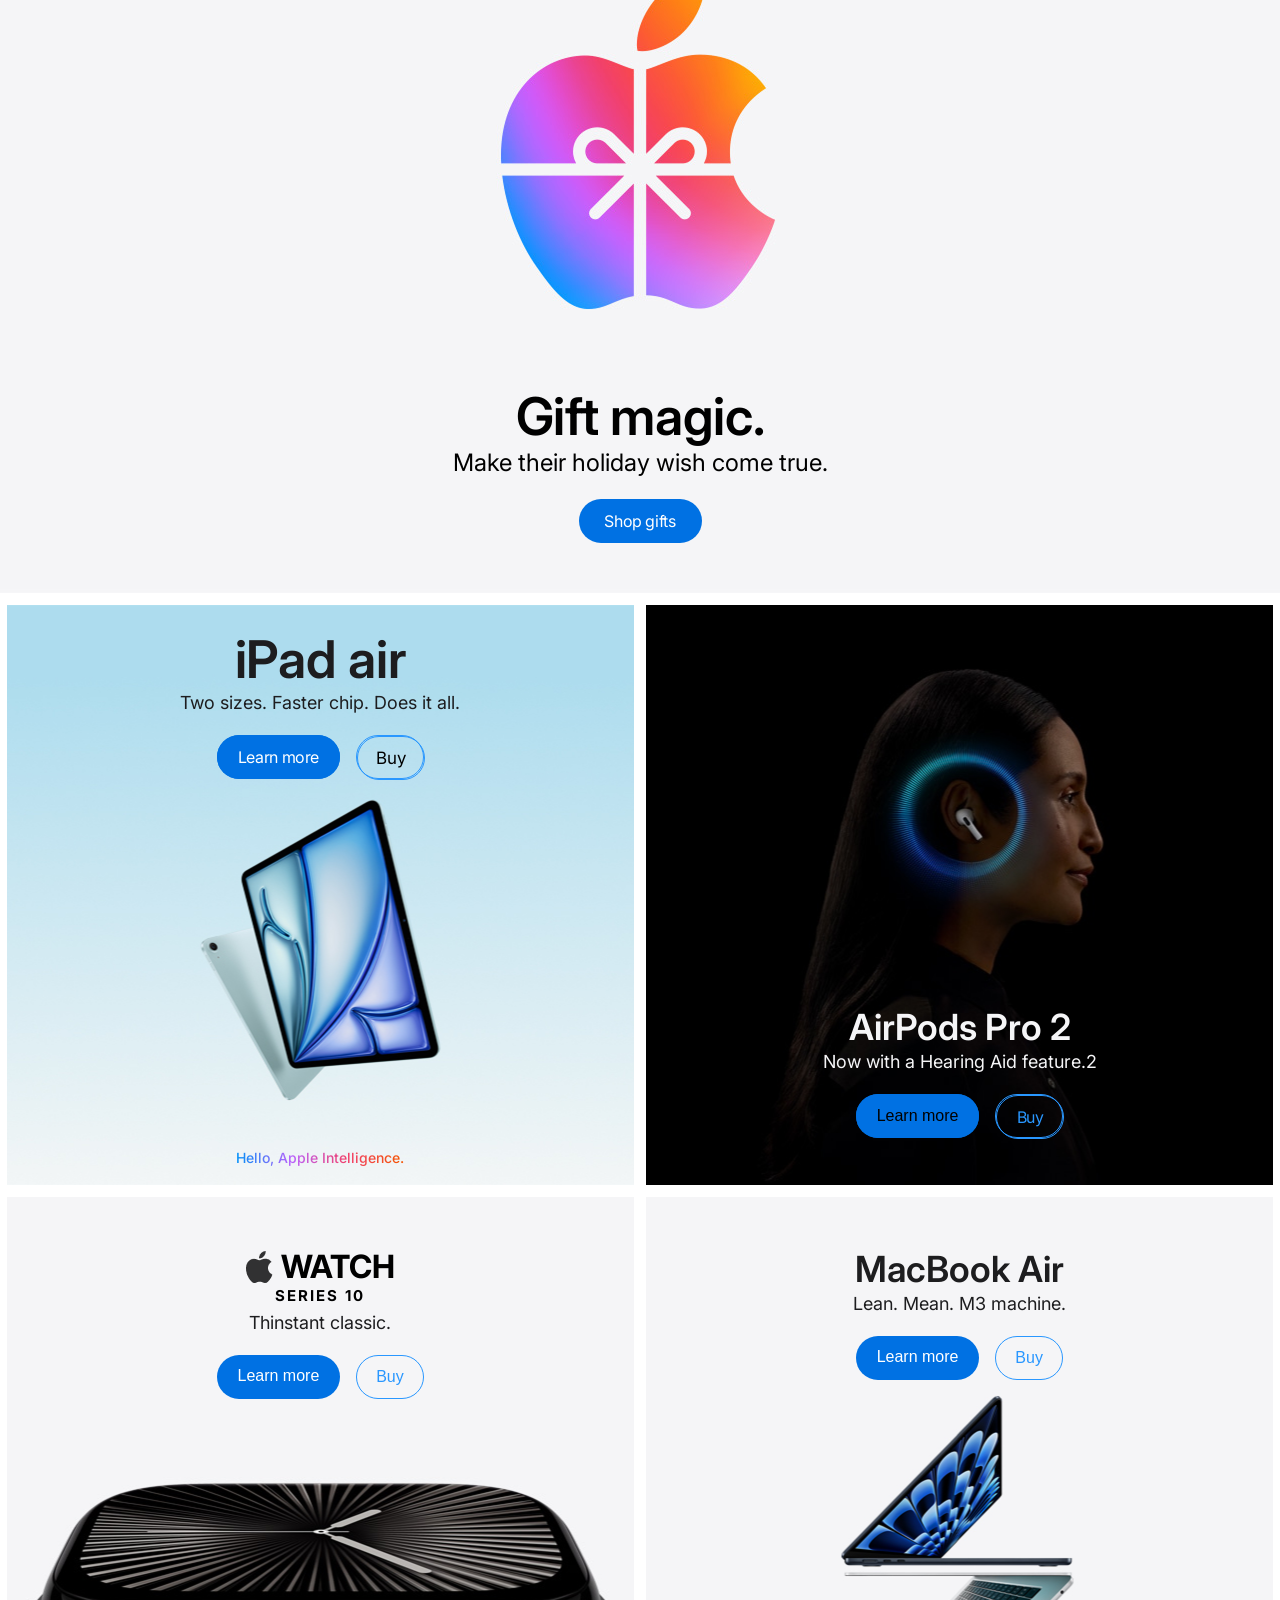
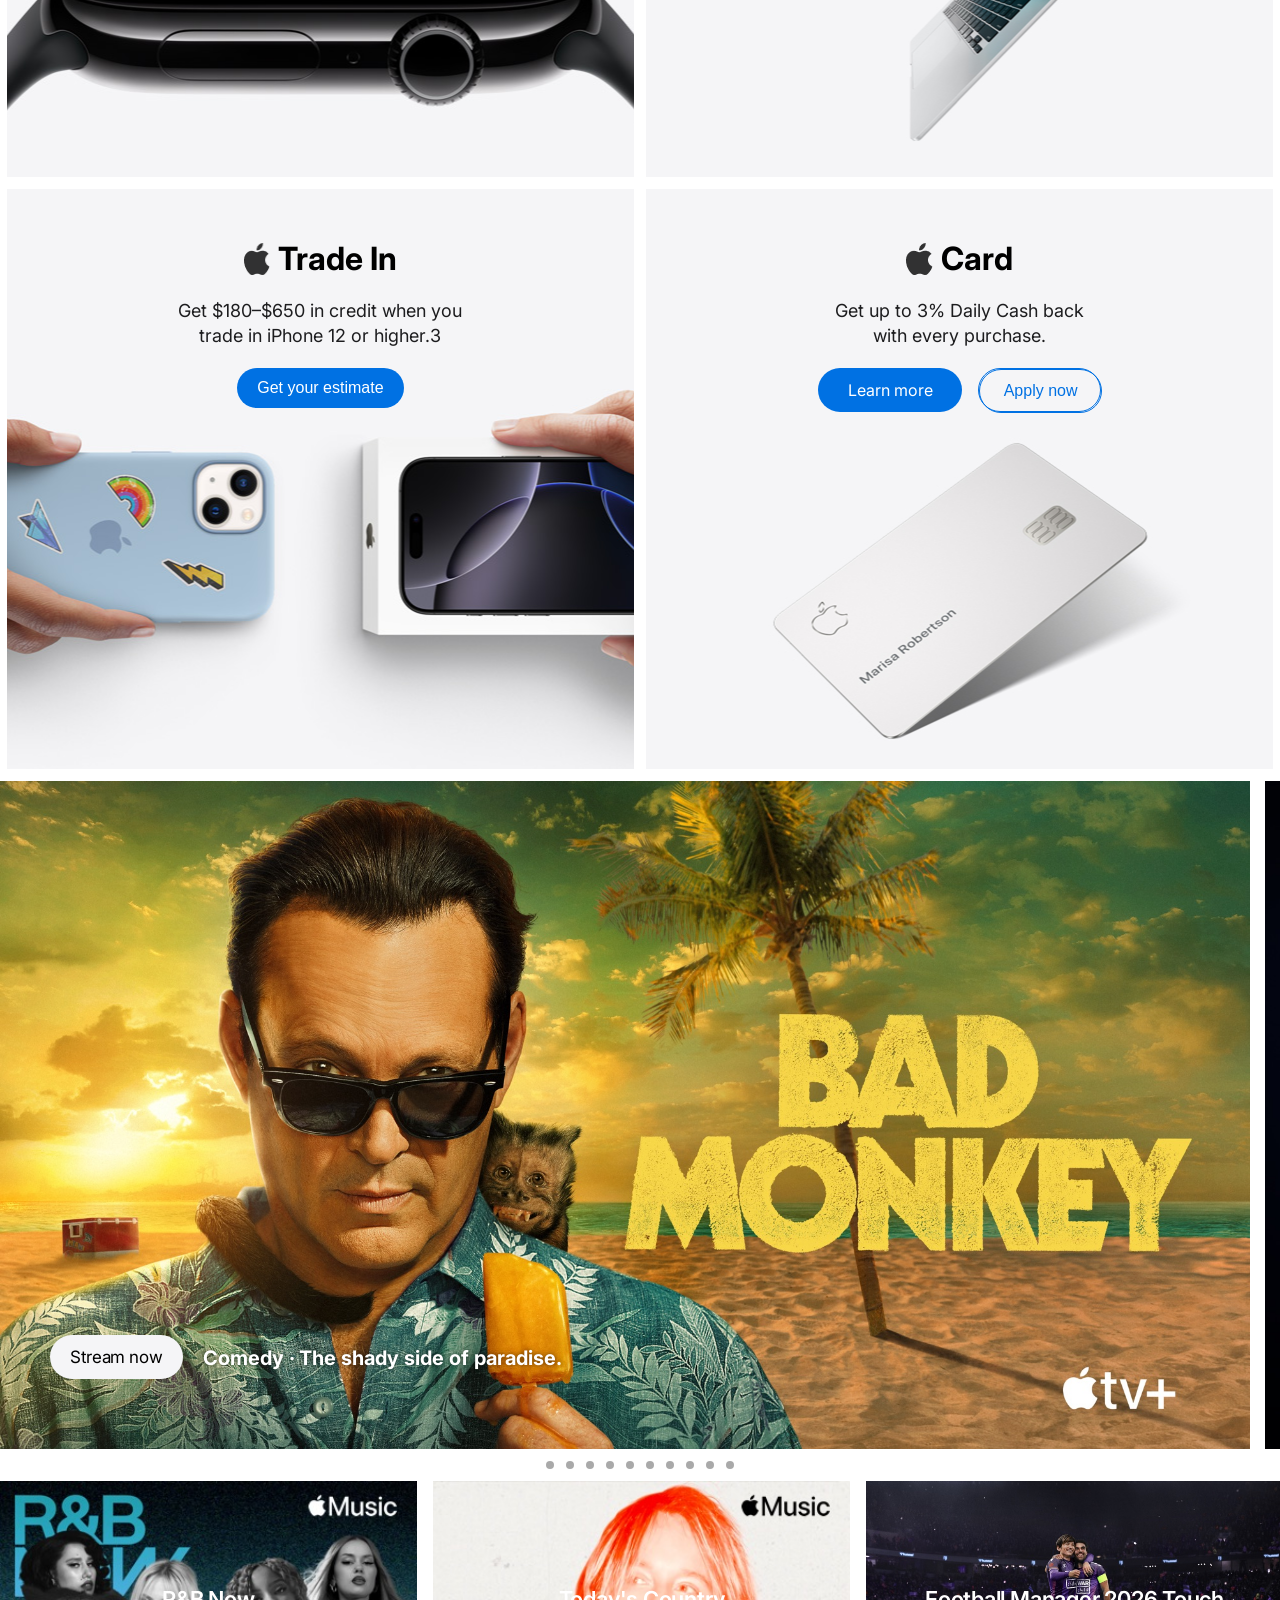
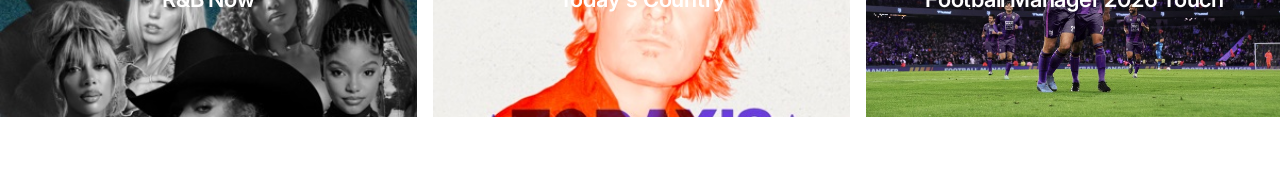
==== commit b7bc2f1f: "Product list" ====
--- a/index.html
+++ b/index.html
@@ -28,6 +28,7 @@
       <p>Support</p>
       <img src="search_icon.png" class="search_icon" />
       <img src="bag_icon.png" class="bag_icon" />
+      <img src="SVG (3).png" class="menu_icon" />
     </div>
     <div class="we_are_donating">
       <p>
--- a/style.css
+++ b/style.css
@@ -7,7 +7,7 @@
   font-family: sans-serif;
 }
 .nav_bar {
-  /* width: 1920px; */
+  width: 100%;
   height: 44px;
   display: flex;
   justify-content: center;
@@ -53,7 +53,8 @@
   background: url("Figure.png");
   background-size: cover;
   background-repeat: no-repeat;
-  /* width: 1920px; */
+  background-position: center;
+  width: 100%;
   height: 692px;
   display: flex;
   flex-direction: column;
@@ -134,7 +135,8 @@
   background: url("Figure (2).png");
   background-size: cover;
   background-repeat: no-repeat;
-  /* width: 1920px; */
+  background-position: center;
+  width: 100%;
   height: 692px;
   display: flex;
   flex-direction: column;
@@ -213,7 +215,8 @@
   background: url("Figure (3).png");
   background-size: cover;
   background-repeat: no-repeat;
-  /* width: 1920px; */
+  background-position: center;
+  width: 100%;
   height: 692px;
   display: flex;
   flex-direction: column;
@@ -288,6 +291,7 @@
   background-image: url("Figure (4).png");
   background-size: cover;
   background-repeat: no-repeat;
+  background-position: center;
   width: 49%;
   height: 580px;
   display: flex;
@@ -345,6 +349,7 @@
   background-image: url("Figure (5).png");
   background-size: cover;
   background-repeat: no-repeat;
+  background-position: center;
   width: 49%;
   height: 580px;
   display: flex;
@@ -402,6 +407,7 @@
   background-image: url("Figure (6).png");
   background-size: cover;
   background-repeat: no-repeat;
+  background-position: center;
   width: 49%;
   height: 580px;
   display: flex;
@@ -485,6 +491,7 @@
   background-image: url("Figure (7).png");
   background-size: cover;
   background-repeat: no-repeat;
+  background-position: center;
   width: 49%;
   height: 580px;
   display: flex;
@@ -547,6 +554,7 @@
   background-image: url("Figure (8).png");
   background-size: cover;
   background-repeat: no-repeat;
+  background-position: center;
   width: 49%;
   height: 580px;
   display: flex;
@@ -605,6 +613,7 @@
   background-image: url("Figure (9).png");
   background-size: cover;
   background-repeat: no-repeat;
+  background-position: center;
   width: 49%;
   height: 580px;
   display: flex;
@@ -683,6 +692,7 @@
   scroll-behavior: smooth;
   scrollbar-width: none;
   scroll-snap-type: x mandatory;
+  background-position: center;
 }
 .scroll_item_1 {
   min-width: 1250px;
@@ -888,6 +898,7 @@
 
 .slider_infinite {
   width: 100%;
+  height: 292px;
   overflow: hidden;
   /* padding: 20px 0; */
 }
@@ -1280,7 +1291,7 @@
   font-size: 22px;
   font-style: normal;
   font-weight: 600;
-  line-height: 18px; /* 128.571% */
+  line-height: 18px; /* 128. 571% */
   letter-spacing: -0.224px;
 }
 .slider_item_10 .hover_button p {
@@ -1292,3 +1303,26 @@
   line-height: 20px; /* 117.647% */
   letter-spacing: -0.374px;
 }
+
+.menu_icon {
+  width: 18px;
+  height: 18px;
+  display: none;
+}
+@media (max-width: 768px) {
+  .nav_bar p {
+    display: none;
+  }
+  .menu_icon {
+    display: block;
+  }
+}
+
+@media (max-width: 390px) {
+  .nav_bar p {
+    display: none;
+  }
+  .menu_icon {
+    display: block;
+  }
+}
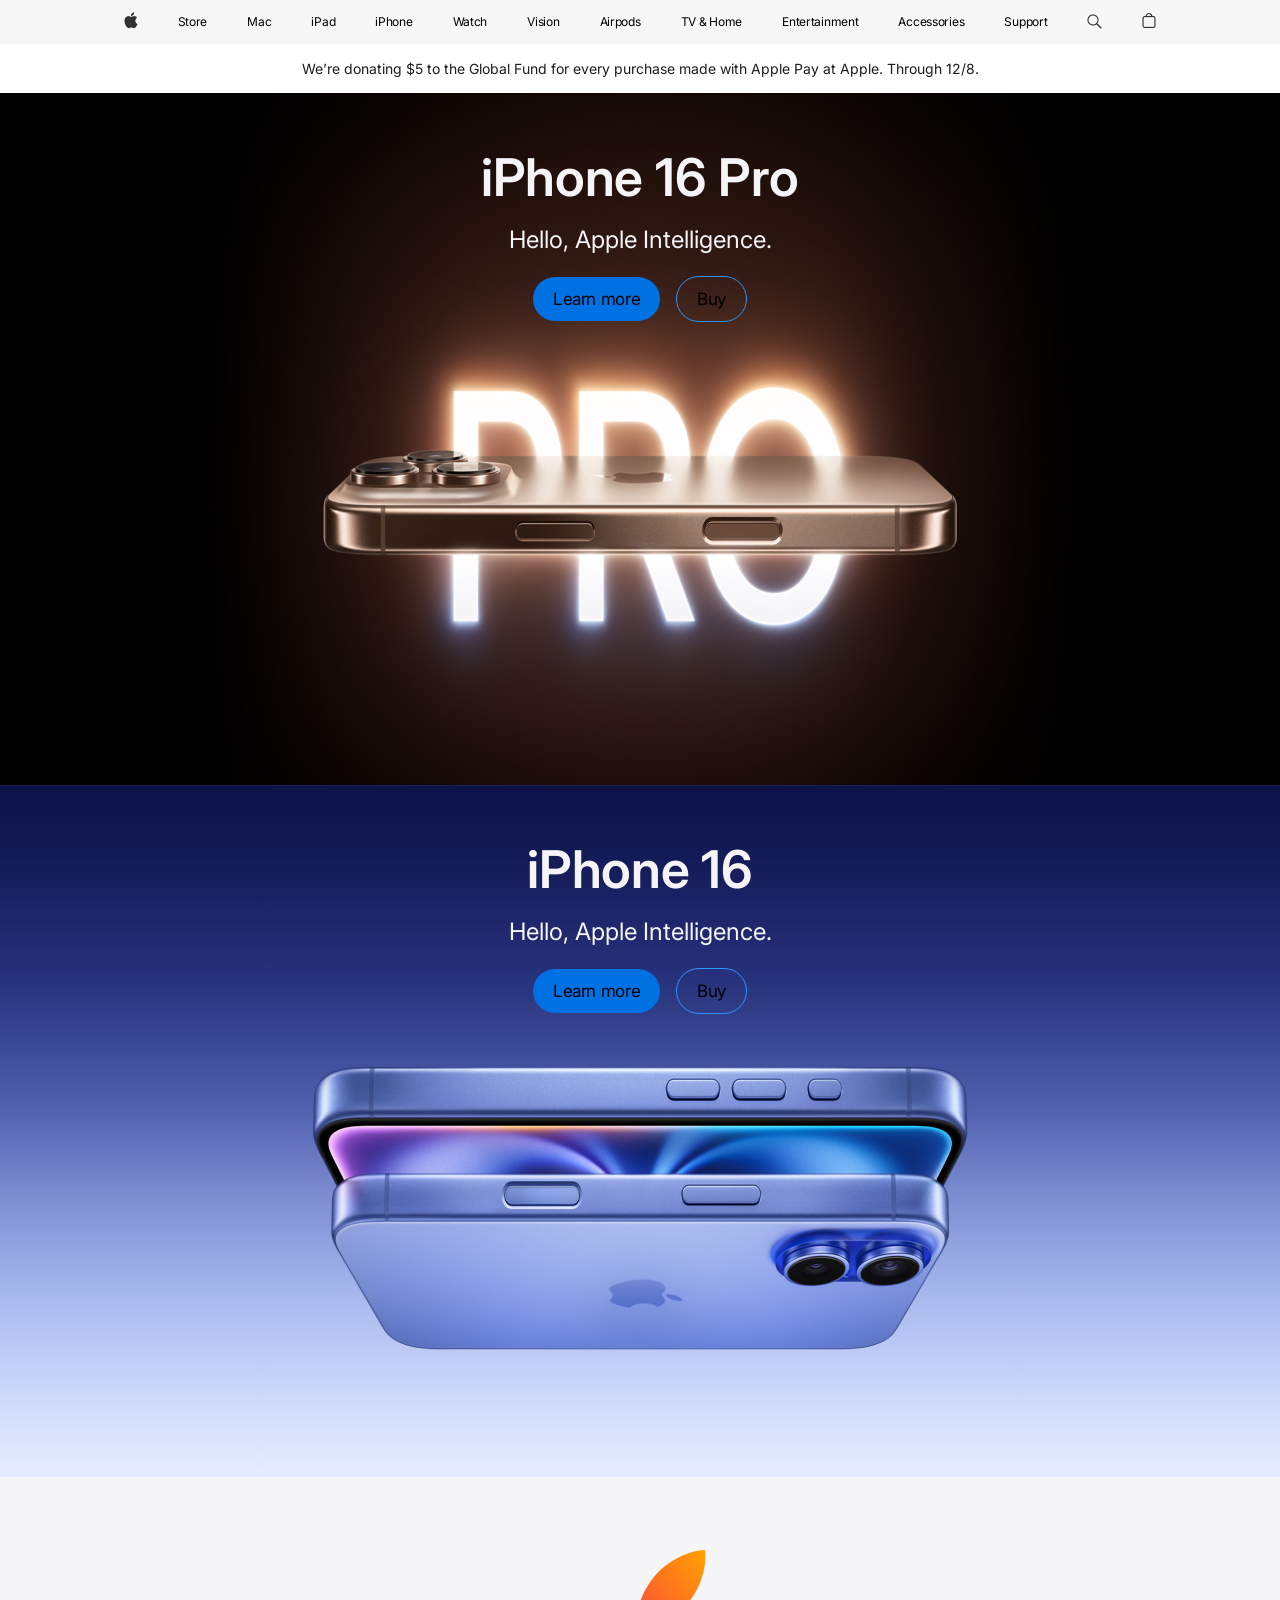
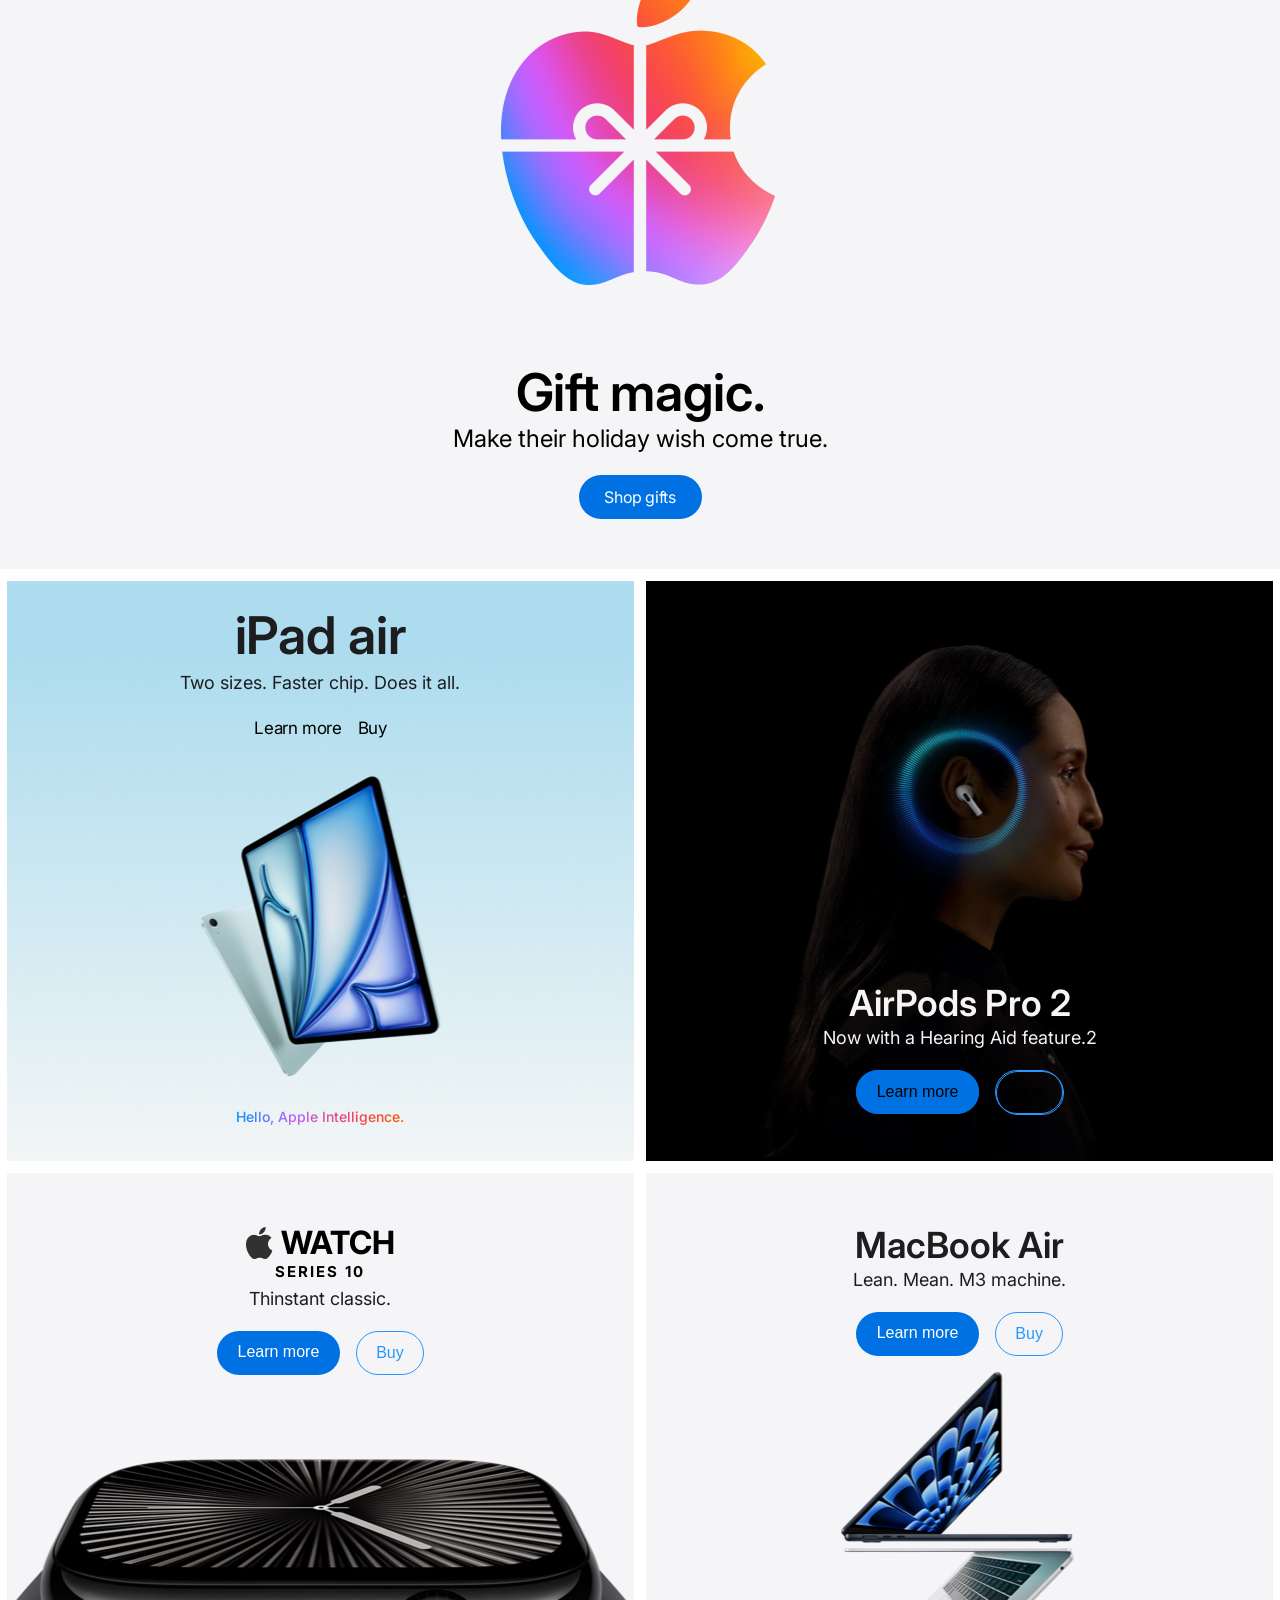
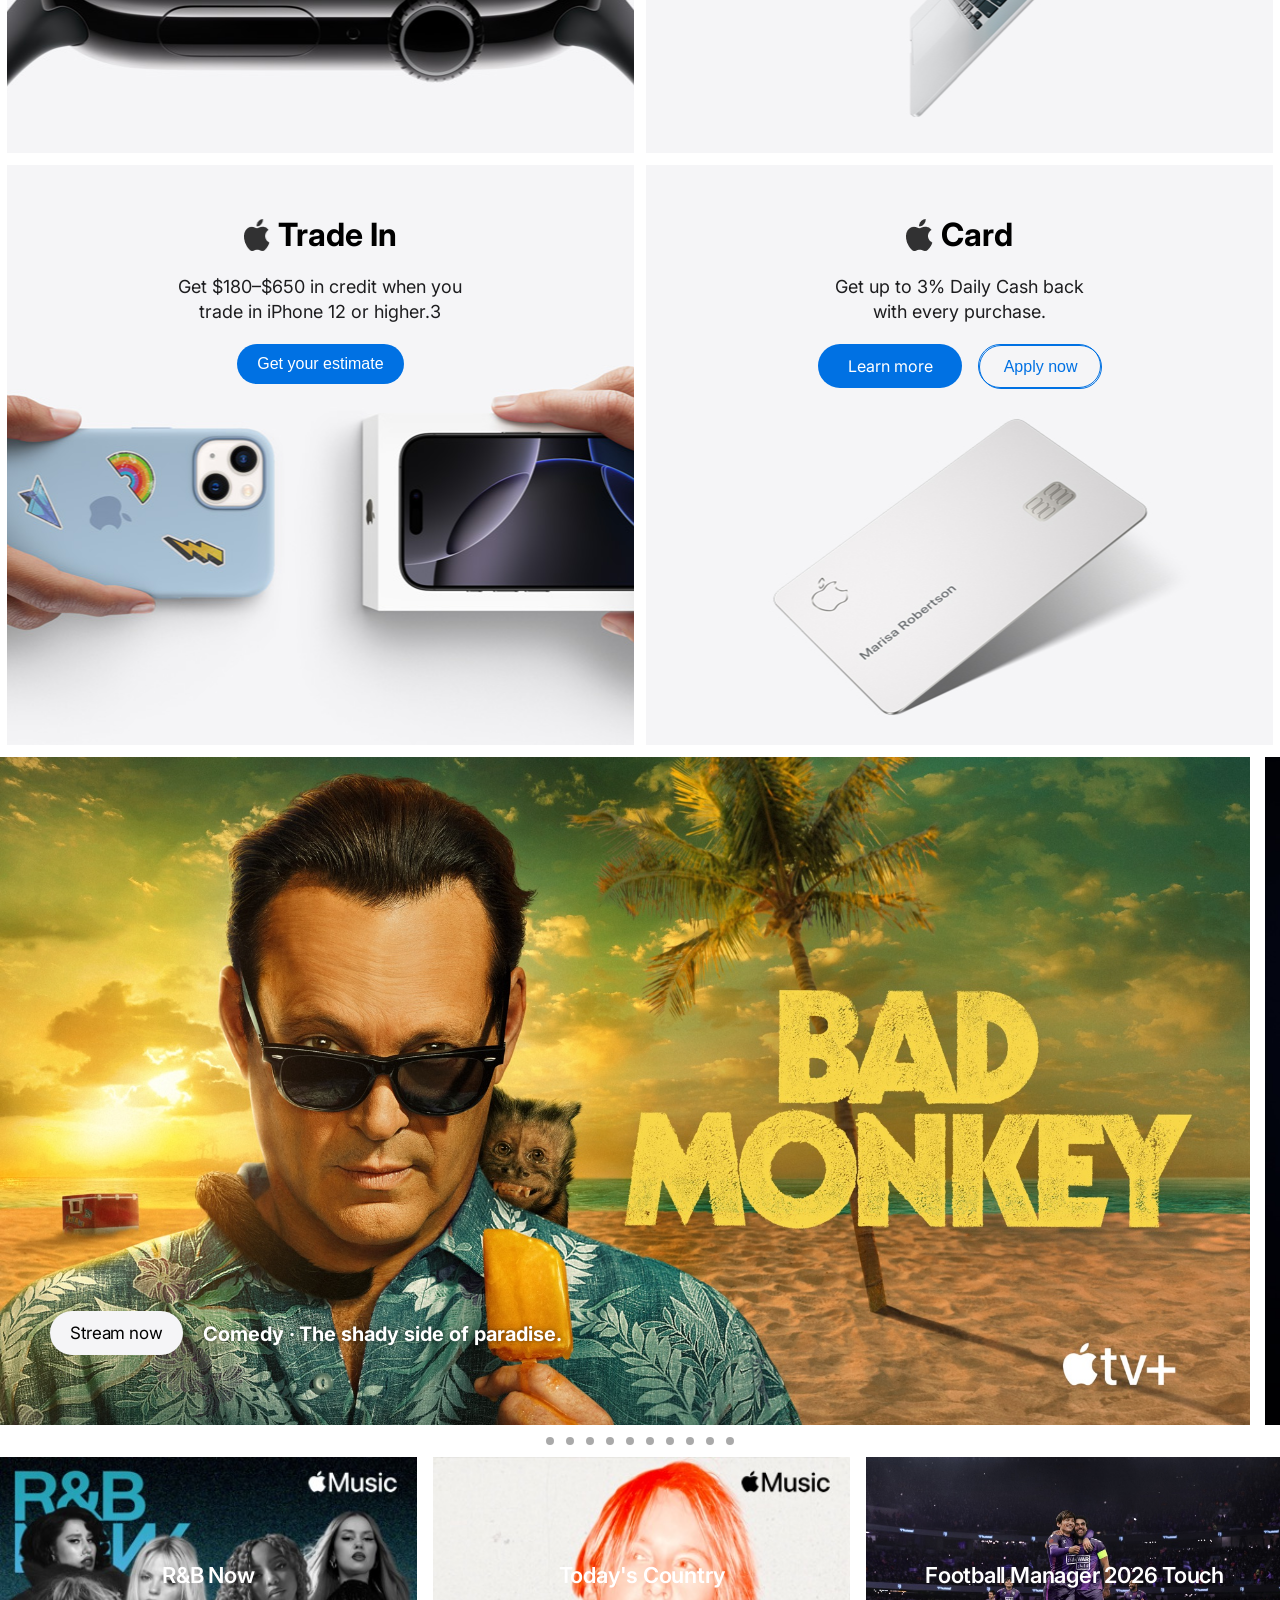
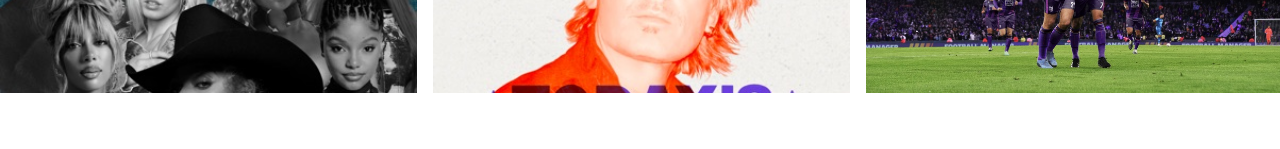
==== commit 62e56a03: "Apple_web ee hiigeed duuslaa" ====
--- a/index.html
+++ b/index.html
@@ -36,7 +36,43 @@
         Apple Pay at Apple. Through 12/8.
       </p>
     </div>
-    <div class="iPhone_1">
+    <div class="iPhone">
+      <img src="Figure (15).png" class="figure_img" />
+      <img src="Figure (16).png" class="img_88" />
+      <div class="info_99">
+        <div class="info_1">
+          <p class="pro_16">iPhone 16 Pro</p>
+          <p class="hello">Hello, Apple Intelligence.</p>
+        </div>
+        <div class="button">
+          <div class="button_1">
+            <p>Learn more</p>
+          </div>
+          <div class="button_2">
+            <p>Buy</p>
+          </div>
+        </div>
+      </div>
+    </div>
+    <div class="iPhone_2">
+      <img src="Figure (2).png" class="figure_img" />
+      <img src="Figure (17).png" class="img_88" />
+      <div class="info_99">
+        <div class="info_1">
+          <p class="pro_16">iPhone 16</p>
+          <p class="hello">Hello, Apple Intelligence.</p>
+        </div>
+        <div class="button">
+          <div class="button_1">
+            <p>Learn more</p>
+          </div>
+          <div class="button_2">
+            <p>Buy</p>
+          </div>
+        </div>
+      </div>
+    </div>
+    <!-- <div class="iPhone_1">
       <div class="heading">
         <p class="head">iPhone 16 Pro</p>
         <p class="hello">Hello, Apple Intelligence.</p>
@@ -49,8 +85,8 @@
           <p class="button2 buy">Buy</p>
         </div>
       </div>
-    </div>
-    <div class="iPhone_2">
+    </div> -->
+    <!-- <div class="iPhone_2">
       <div class="heading2">
         <p class="head2">iPhone 16 Pro</p>
         <p class="hello2">Hello, Apple Intelligence.</p>
@@ -63,7 +99,7 @@
           <p class="button2 buy_1">Buy</p>
         </div>
       </div>
-    </div>
+    </div> -->
     <div class="rainbow_apple">
       <div class="heading3">
         <p class="head3">Gift magic.</p>
--- a/style.css
+++ b/style.css
@@ -49,28 +49,48 @@
   font-style: normal;
   font-weight: 400;
 }
-.iPhone_1 {
-  background: url("Figure.png");
-  background-size: cover;
-  background-repeat: no-repeat;
-  background-position: center;
+
+.iPhone {
   width: 100%;
   height: 692px;
-  display: flex;
-  flex-direction: column;
-  align-items: center;
-  padding: 81px 0 439px 0;
+  position: relative;
+  display: flex;
+  justify-content: center;
+}
+
+.figure_img {
+  background-repeat: no-repeat;
+  background-size: cover;
+  width: 100%;
+  height: auto;
+}
+.info_99 {
+  display: flex;
+  width: 405px;
+  flex-direction: column;
+  align-items: center;
   gap: 20px;
-  margin-bottom: 12px;
-}
-.heading {
-  display: flex;
-  flex-direction: column;
-  align-items: center;
-}
-
-.head {
+  position: absolute;
+  color: white;
+  margin-top: 55px;
+}
+.info_1 {
+  display: flex;
+  flex-direction: column;
+  /* align-items: flex-start; */
+  gap: 16px;
+  align-self: stretch;
+}
+.pro_16 {
+  width: 100%;
+  height: fixed;
+  display: flex;
+  height: 60px;
+  flex-direction: column;
+  justify-content: center;
+  align-self: stretch;
   color: #f5f5f7;
+  text-align: center;
   font-family: Inter;
   font-size: 52px;
   font-style: normal;
@@ -79,8 +99,13 @@
   letter-spacing: -0.28px;
 }
 .hello {
+  display: flex;
+  height: 32px;
+  flex-direction: column;
+  justify-content: center;
+  align-self: stretch;
   color: #f5f5f7;
-
+  text-align: center;
   font-family: Inter;
   font-size: 24px;
   font-style: normal;
@@ -91,125 +116,33 @@
   display: flex;
   align-items: center;
   gap: 16px;
-}
-.button p {
-  display: flex;
-  justify-content: center;
-  align-items: center;
+  align-self: center;
+}
+.button_1 {
+  display: flex;
   padding: 12px 20px;
+  justify-content: center;
+  align-items: center;
   gap: 10px;
-}
-.button1 .learn {
-  color: #fff;
-  text-align: center;
-  font-family: Inter;
-  font-size: 16px;
-  font-style: normal;
-  font-weight: 400;
-  line-height: 20px; /* 125% */
-  letter-spacing: -0.374px;
-}
-.button1 {
-  width: 123px;
-  height: 44px;
   border-radius: 999px;
   background: #0071e3;
 }
-.buy {
-  color: #2997ff;
-  text-align: center;
-  font-family: Inter;
-  font-size: 16px;
-  font-style: normal;
-  font-weight: 400;
-  line-height: 20px; /* 125% */
-  letter-spacing: -0.374px;
-}
-.button2 {
-  width: 68px;
-  height: 44px;
+.button_2 {
+  display: flex;
+  padding: 12px 20px;
+  justify-content: center;
+  align-items: center;
+  gap: 10px;
   border-radius: 999px;
   border: 1px solid #2997ff;
 }
+
 .iPhone_2 {
-  background: url("Figure (2).png");
-  background-size: cover;
-  background-repeat: no-repeat;
-  background-position: center;
   width: 100%;
   height: 692px;
-  display: flex;
-  flex-direction: column;
-  align-items: center;
-  padding: 81px 0 439px 0;
-  gap: 20px;
-  margin-bottom: 12px;
-}
-.heading2 {
-  display: flex;
-  flex-direction: column;
-  align-items: center;
-}
-.head2 {
-  color: #f5f5f7;
-  font-family: Inter;
-  font-size: 52px;
-  font-style: normal;
-  font-weight: 600;
-  line-height: 60px; /* 115.385% */
-  letter-spacing: -0.28px;
-}
-.hello2 {
-  color: #f5f5f7;
-  font-family: Inter;
-  font-size: 24px;
-  font-style: normal;
-  font-weight: 400;
-  line-height: 32px; /* 133.333% */
-}
-.button_2 {
-  display: flex;
-  align-items: center;
-  gap: 16px;
-}
-.button_2 p {
-  display: flex;
-  justify-content: center;
-  align-items: center;
-  padding: 12px 20px;
-  gap: 10px;
-}
-.button_2 .button1 {
-  width: 123px;
-  height: 44px;
-  border-radius: 999px;
-  background: #fff;
-}
-.learn_more {
-  color: #000;
-  text-align: center;
-  font-family: Inter;
-  font-size: 16px;
-  font-style: normal;
-  font-weight: 400;
-  line-height: 20px; /* 125% */
-  letter-spacing: -0.374px;
-}
-.button3 .button2 {
-  width: 68px;
-  height: 44px;
-  border-radius: 999px;
-  border: 1px solid #fff;
-}
-.buy_1 {
-  color: #fff;
-  text-align: center;
-  font-family: Inter;
-  font-size: 16px;
-  font-style: normal;
-  font-weight: 400;
-  line-height: 20px; /* 125% */
-  letter-spacing: -0.374px;
+  position: relative;
+  display: flex;
+  justify-content: center;
 }
 .rainbow_apple {
   background: url("Figure (3).png");
@@ -277,7 +210,7 @@
 }
 .section4 {
   width: 100%;
-  height: 1764px;
+  height: auto;
   display: flex;
   align-items: flex-start;
   align-content: flex-start;
@@ -683,7 +616,7 @@
   gap: 10px;
 }
 .scrolls {
-  width: 100%;
+  width: 100vw;
   height: 668px;
   display: flex;
   align-items: center;
@@ -1309,6 +1242,7 @@
   height: 18px;
   display: none;
 }
+
 @media (max-width: 768px) {
   .nav_bar p {
     display: none;
@@ -1317,6 +1251,107 @@
     display: block;
   }
 }
+@media (max-width: 768px) {
+  .iPhone_1 {
+    background-size: auto;
+  }
+}
+
+@media (max-width: 768px) {
+  .scrolls {
+    width: 100%;
+    height: 100%;
+  }
+}
+@media (max-width: 768px) {
+  .scrolls .scroll_item_1 {
+    min-width: 100%;
+    height: 100%;
+  }
+  .scrolls .scroll_item_1 {
+    width: 689px;
+    height: 368px;
+  }
+  .scrolls .scroll_item_2 {
+    min-width: 100%;
+    height: 100%;
+  }
+  .scrolls .scroll_item_2 {
+    width: 689px;
+    height: 368px;
+  }
+  .scrolls .scroll_item_3 {
+    min-width: 100%;
+    height: 100%;
+  }
+  .scrolls .scroll_item_3 {
+    width: 689px;
+    height: 368px;
+  }
+  .scrolls .scroll_item_4 {
+    min-width: 100%;
+    height: 100%;
+  }
+  .scrolls .scroll_item_4 {
+    width: 689px;
+    height: 368px;
+  }
+  .scrolls .scroll_item_5 {
+    min-width: 100%;
+    height: 100%;
+  }
+  .scrolls .scroll_item_5 {
+    width: 689px;
+    height: 368px;
+  }
+  .scrolls .scroll_item_6 {
+    min-width: 100%;
+    height: 100%;
+  }
+  .scrolls .scroll_item_6 {
+    width: 689px;
+    height: 368px;
+  }
+  .scrolls .scroll_item_7 {
+    min-width: 100%;
+    height: 100%;
+  }
+  .scrolls .scroll_item_7 {
+    width: 689px;
+    height: 368px;
+  }
+  .scrolls .scroll_item_8 {
+    min-width: 100%;
+    height: 100%;
+  }
+  .scrolls .scroll_item_8 {
+    width: 689px;
+    height: 368px;
+  }
+  .scrolls .scroll_item_9 {
+    min-width: 100%;
+    height: 100%;
+  }
+  .scrolls .scroll_item_9 {
+    width: 689px;
+    height: 368px;
+  }
+  .scrolls .scroll_item_10 {
+    min-width: 100%;
+    height: 100%;
+  }
+  .scrolls .scroll_item_10 {
+    width: 689px;
+    height: 368px;
+  }
+}
+.img_88 {
+  display: none;
+  background-repeat: no-repeat;
+  background-size: cover;
+  width: 100%;
+  height: auto;
+}
 
 @media (max-width: 390px) {
   .nav_bar p {
@@ -1326,3 +1361,135 @@
     display: block;
   }
 }
+
+@media (max-width: 390px) {
+  .iPhone {
+    background-image: url("Figure (16).png");
+  }
+
+  .img_88 {
+    display: block;
+  }
+}
+@media (max-width: 390px) {
+  .iPhone_2 {
+    background: url("Figure (17).png");
+  }
+  .figure_img {
+    display: none;
+  }
+  .iPhone .info_99 {
+    margin-top: 450px;
+  }
+  .iPhone .info_1 .pro_16 {
+    font-size: 42px;
+  }
+  .iPhone .button_2 p {
+    color: #fff;
+  }
+}
+
+@media (max-width: 390px) {
+  .section4 .box_1 {
+    width: 100%;
+  }
+  .section4 .box_2 {
+    width: 100%;
+  }
+  .section4 .box_3 {
+    width: 100%;
+  }
+  .section4 .box_4 {
+    width: 100%;
+  }
+  .section4 .box_5 {
+    width: 100%;
+  }
+  .section4 .box_6 {
+    width: 100%;
+  }
+  .scrolls .scroll_item_1 {
+    min-width: 100%;
+    height: 100%;
+  }
+  .scrolls .scroll_item_1 {
+    width: 274px;
+    height: 495px;
+  }
+  .scrolls .scroll_item_2 {
+    min-width: 100%;
+    height: 100%;
+  }
+  .scrolls .scroll_item_2 {
+    width: 274px;
+    height: 495px;
+  }
+  .scrolls .scroll_item_3 {
+    min-width: 100%;
+    height: 100%;
+  }
+  .scrolls .scroll_item_3 {
+    width: 274px;
+    height: 495px;
+  }
+  .scrolls .scroll_item_4 {
+    min-width: 100%;
+    height: 100%;
+  }
+  .scrolls .scroll_item_4 {
+    width: 274px;
+    height: 495px;
+  }
+  .scrolls .scroll_item_5 {
+    min-width: 100%;
+    height: 100%;
+  }
+  .scrolls .scroll_item_5 {
+    width: 274px;
+    height: 495px;
+  }
+  .scrolls .scroll_item_6 {
+    min-width: 100%;
+    height: 100%;
+  }
+  .scrolls .scroll_item_6 {
+    width: 274px;
+    height: 495px;
+  }
+  .scrolls .scroll_item_7 {
+    min-width: 100%;
+    height: 100%;
+  }
+  .scrolls .scroll_item_7 {
+    width: 274px;
+    height: 495px;
+  }
+  .scrolls .scroll_item_8 {
+    min-width: 100%;
+    height: 100%;
+  }
+  .scrolls .scroll_item_8 {
+    width: 274px;
+    height: 495px;
+  }
+  .scrolls .scroll_item_9 {
+    min-width: 100%;
+    height: 100%;
+  }
+  .scrolls .scroll_item_9 {
+    width: 274px;
+    height: 495px;
+  }
+  .scrolls .scroll_item_10 {
+    min-width: 100%;
+    height: 100%;
+  }
+  .scrolls .scroll_item_10 {
+    width: 274px;
+    height: 495px;
+  }
+  .stream_button p {
+    font-size: 12px;
+    line-height: 10px;
+  }
+}
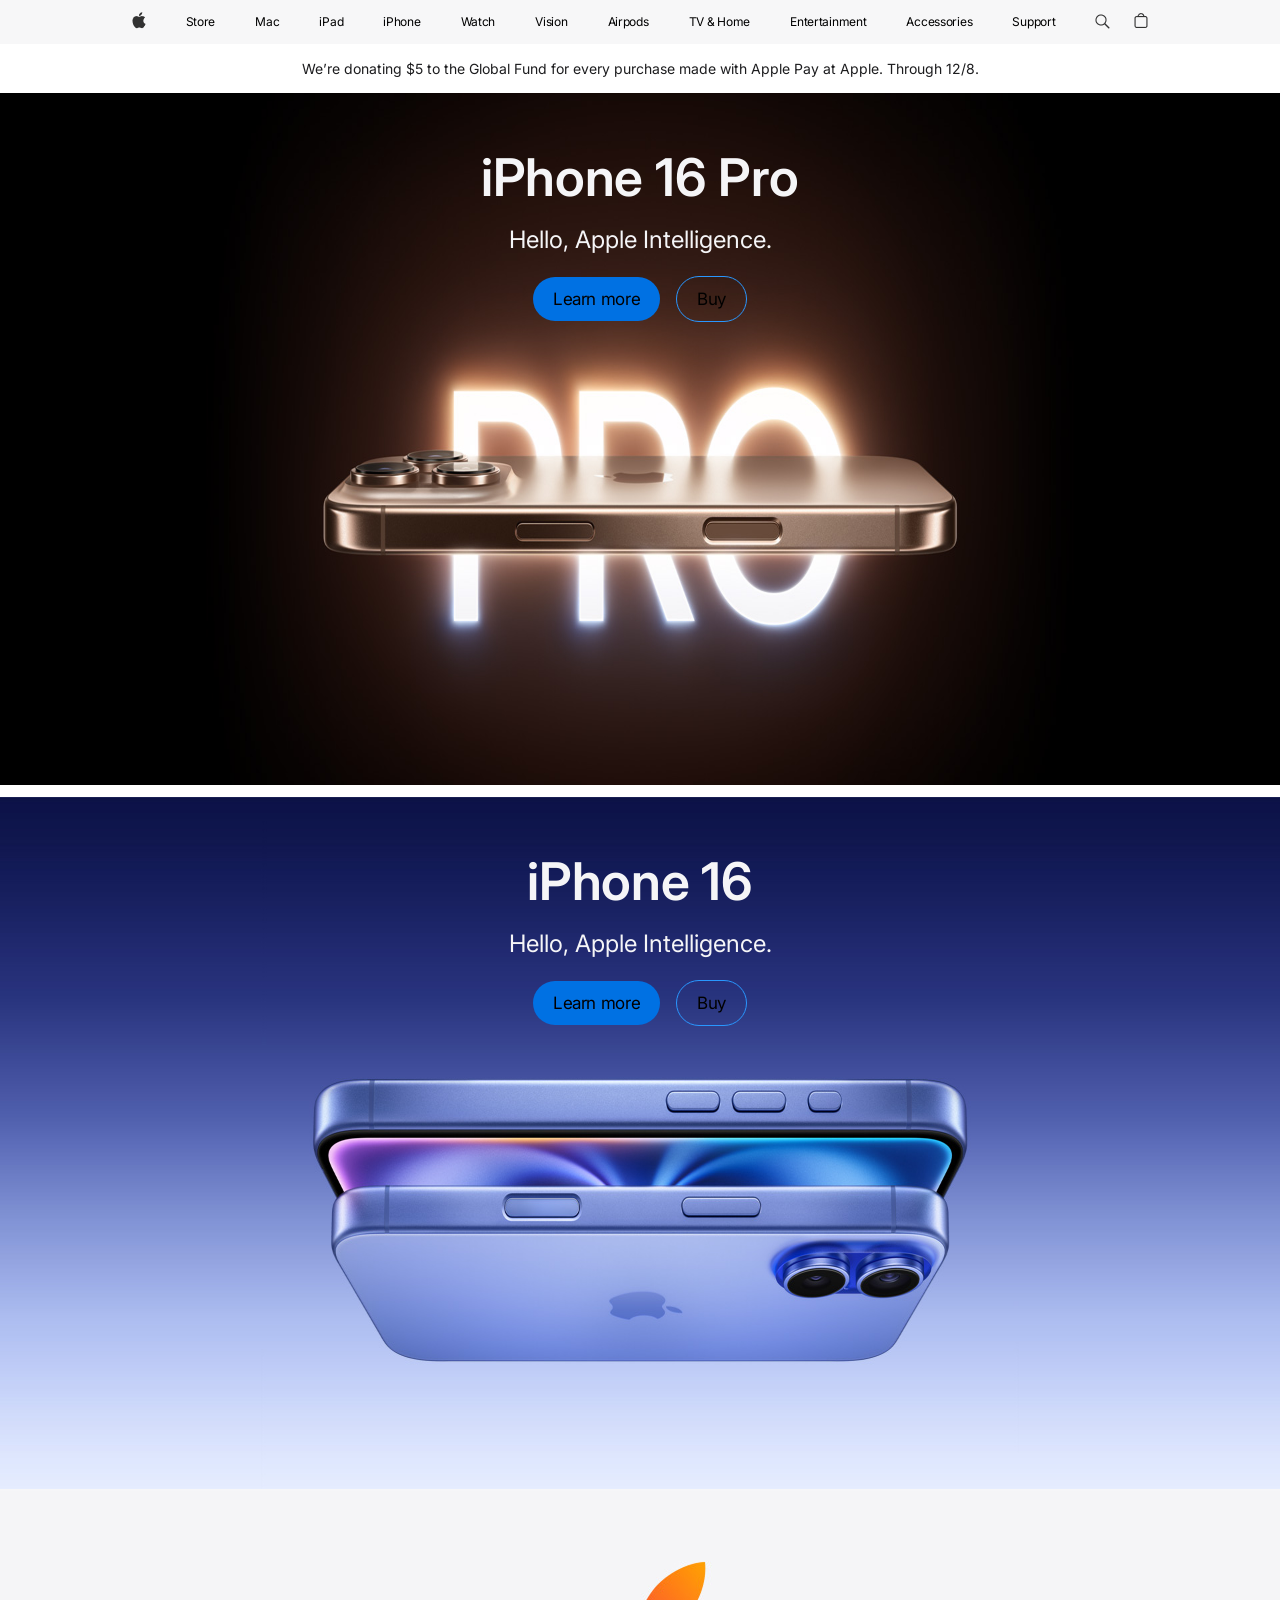
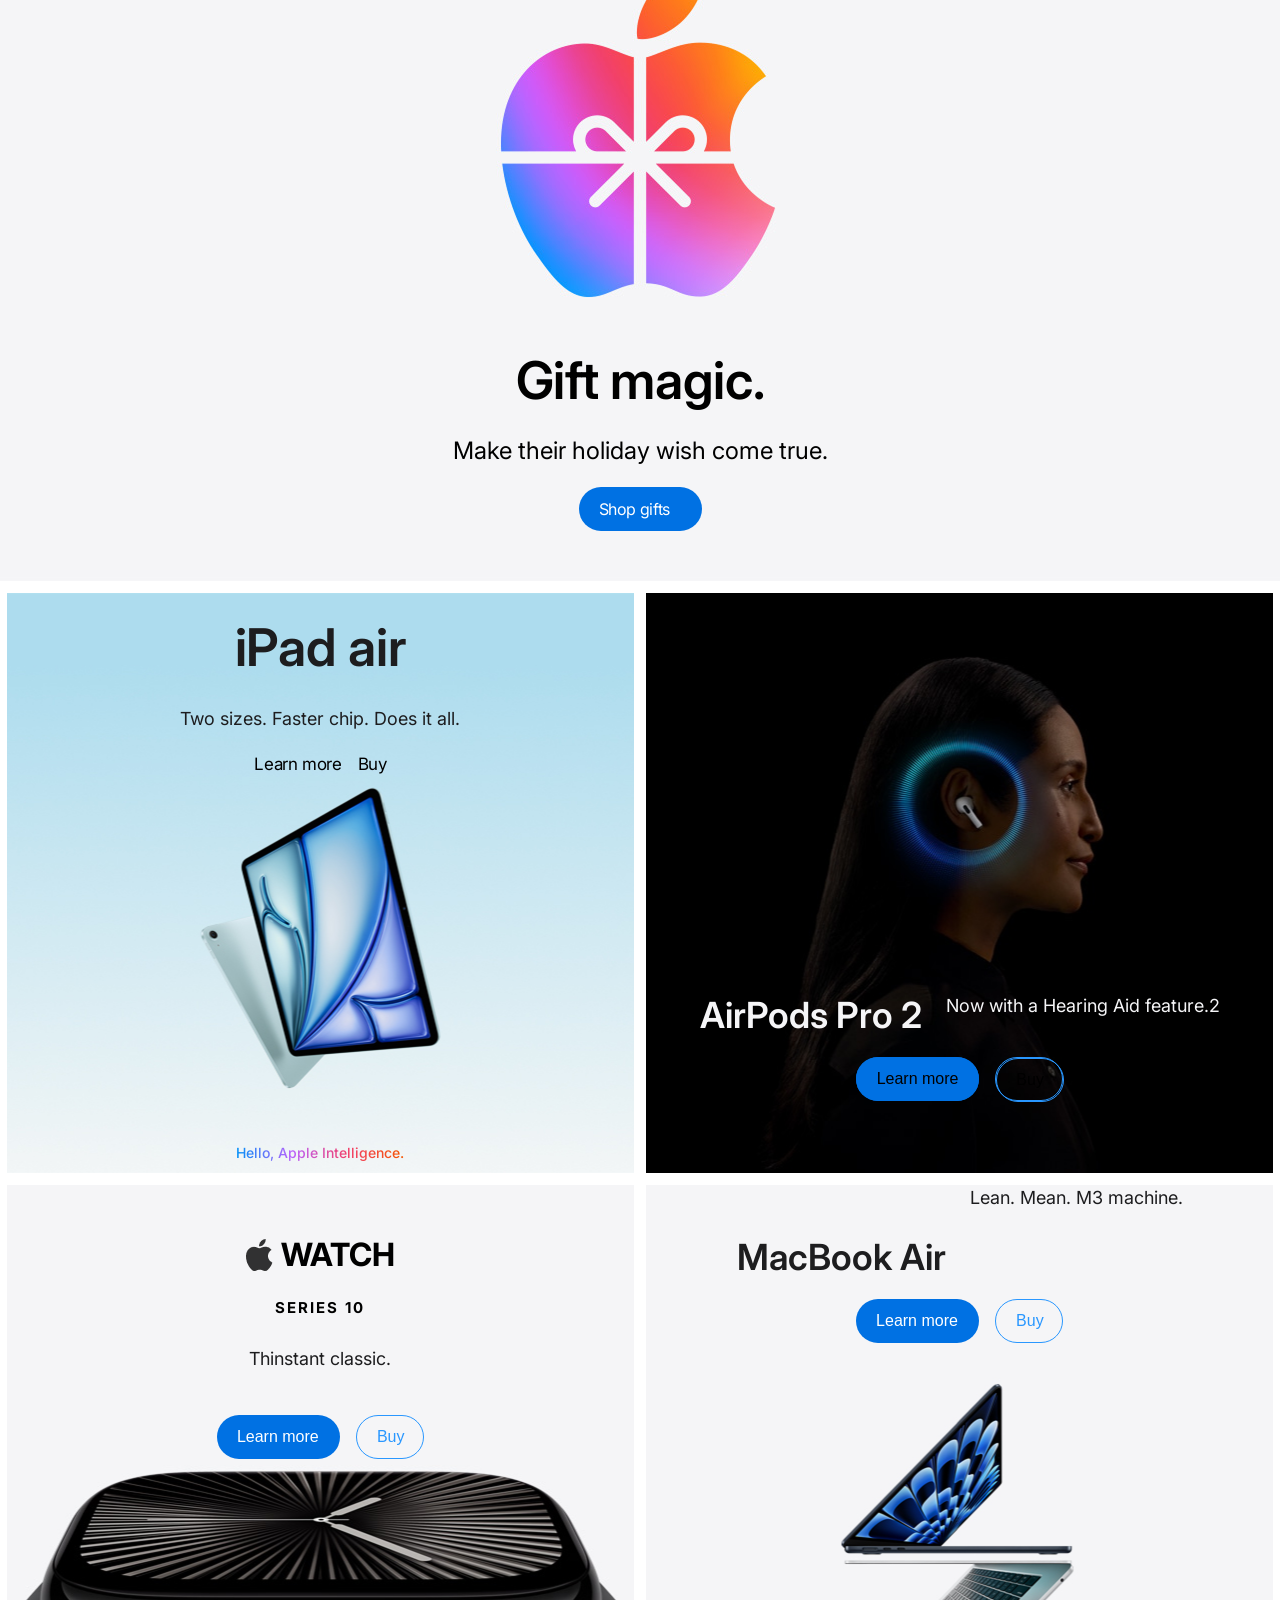
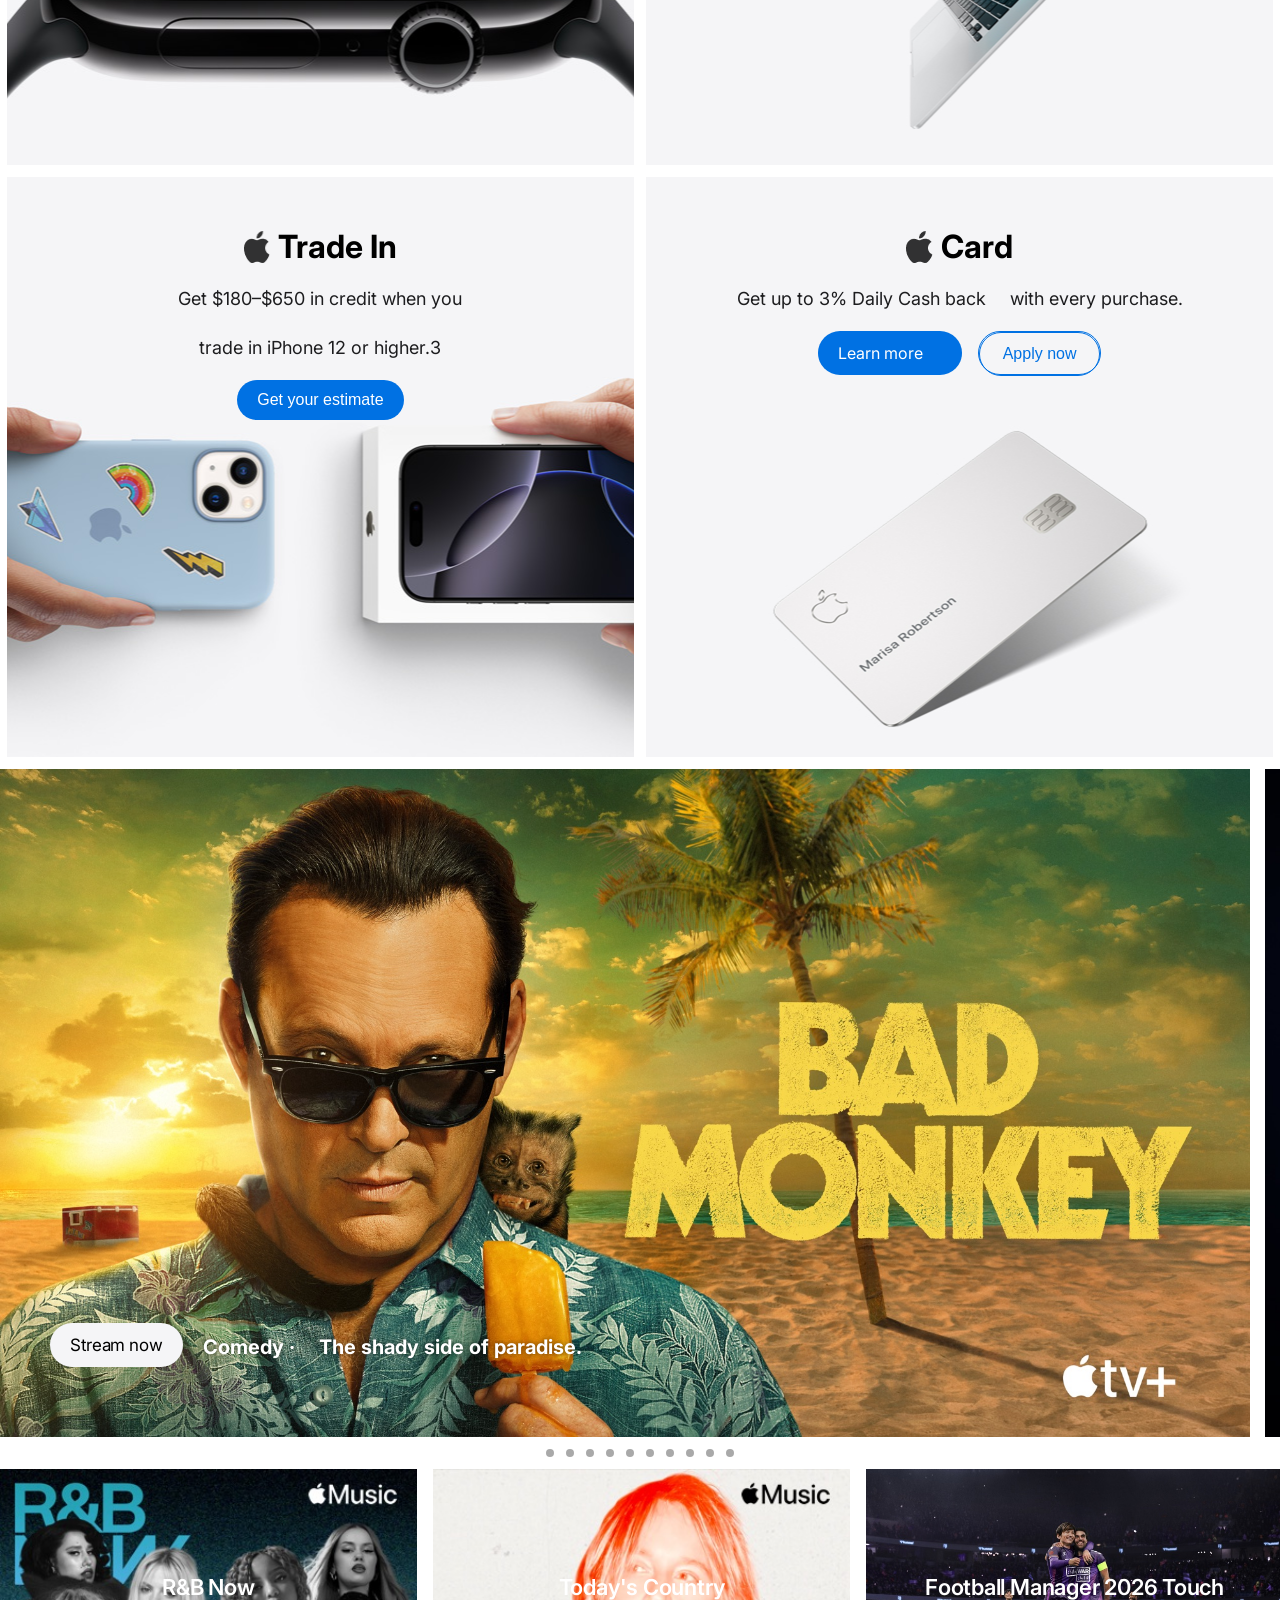
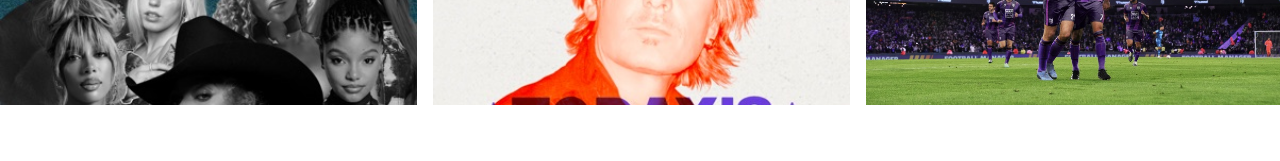
==== commit 3e919295: "done_1" ====
--- a/index.html
+++ b/index.html
@@ -26,9 +26,11 @@
       <p>Entertainment</p>
       <p>Accessories</p>
       <p>Support</p>
-      <img src="search_icon.png" class="search_icon" />
-      <img src="bag_icon.png" class="bag_icon" />
-      <img src="SVG (3).png" class="menu_icon" />
+      <div>
+        <img src="search_icon.png" class="search_icon" />
+        <img src="bag_icon.png" class="bag_icon" />
+        <img src="SVG (3).png" class="menu_icon" />
+      </div>
     </div>
     <div class="we_are_donating">
       <p>
--- a/style.css
+++ b/style.css
@@ -37,8 +37,15 @@
   line-height: 60px; /* 500% */
   letter-spacing: -0.28px;
 }
+div {
+  display: flex;
+  gap: 24px;
+}
 .we_are_donating {
   padding: 16px;
+  display: flex;
+  justify-content: center;
+  align-items: center;
   text-align: center;
   background: #fff;
 }
@@ -56,6 +63,7 @@
   position: relative;
   display: flex;
   justify-content: center;
+  margin-bottom: 12px;
 }
 
 .figure_img {
@@ -346,7 +354,6 @@
   display: flex;
   flex-direction: column;
   align-items: center;
-  margin-top:;
 }
 .apple {
   display: flex;
@@ -638,7 +645,7 @@
 .info {
   display: flex;
   align-items: end;
-  justify-content:;
+
   /* padding: 70px 50px; */
   gap: 20px;
 }
@@ -1240,6 +1247,7 @@
 .menu_icon {
   width: 18px;
   height: 18px;
+  margin-top: 12px;
   display: none;
 }
 
@@ -1344,7 +1352,11 @@
     width: 689px;
     height: 368px;
   }
-}
+  .nav_bar {
+    justify-content: space-around;
+  }
+}
+
 .img_88 {
   display: none;
   background-repeat: no-repeat;
@@ -1387,6 +1399,9 @@
   .iPhone .button_2 p {
     color: #fff;
   }
+  .nav_bar {
+    justify-content: space-around;
+  }
 }
 
 @media (max-width: 390px) {
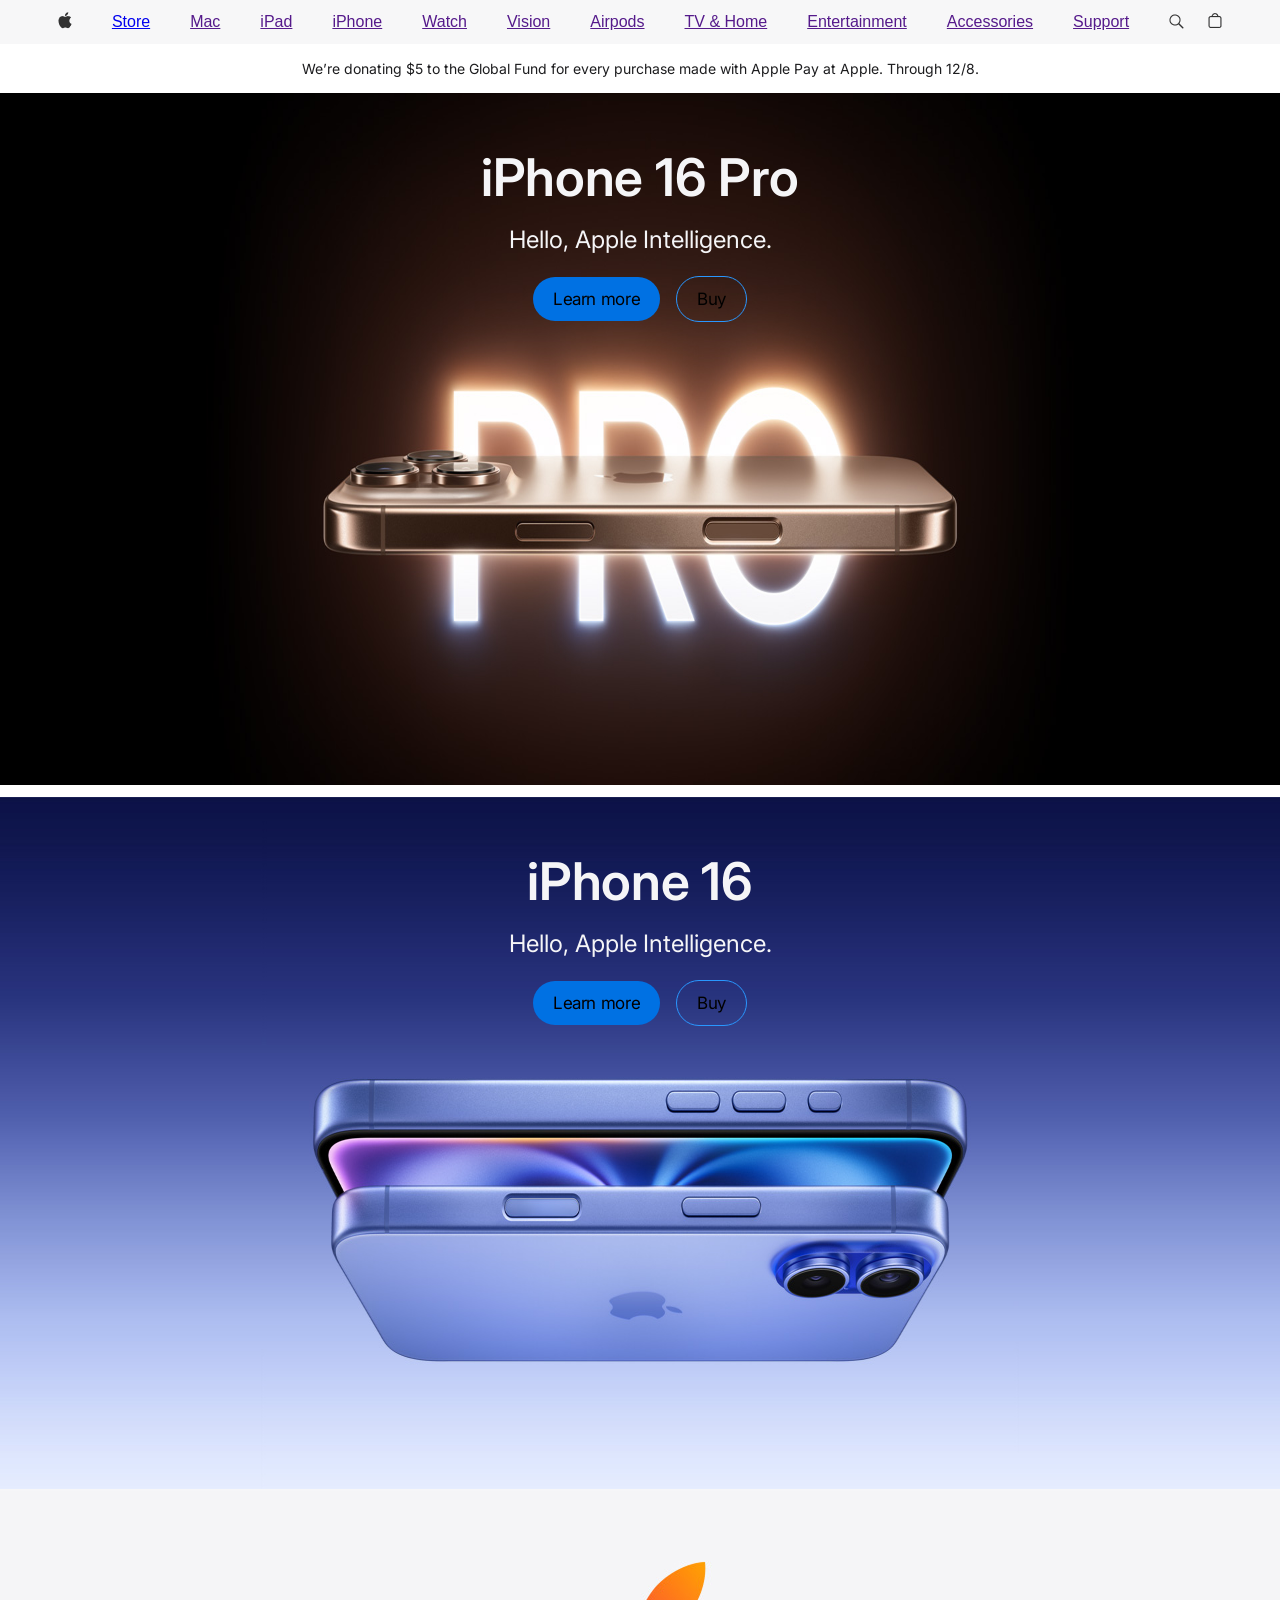
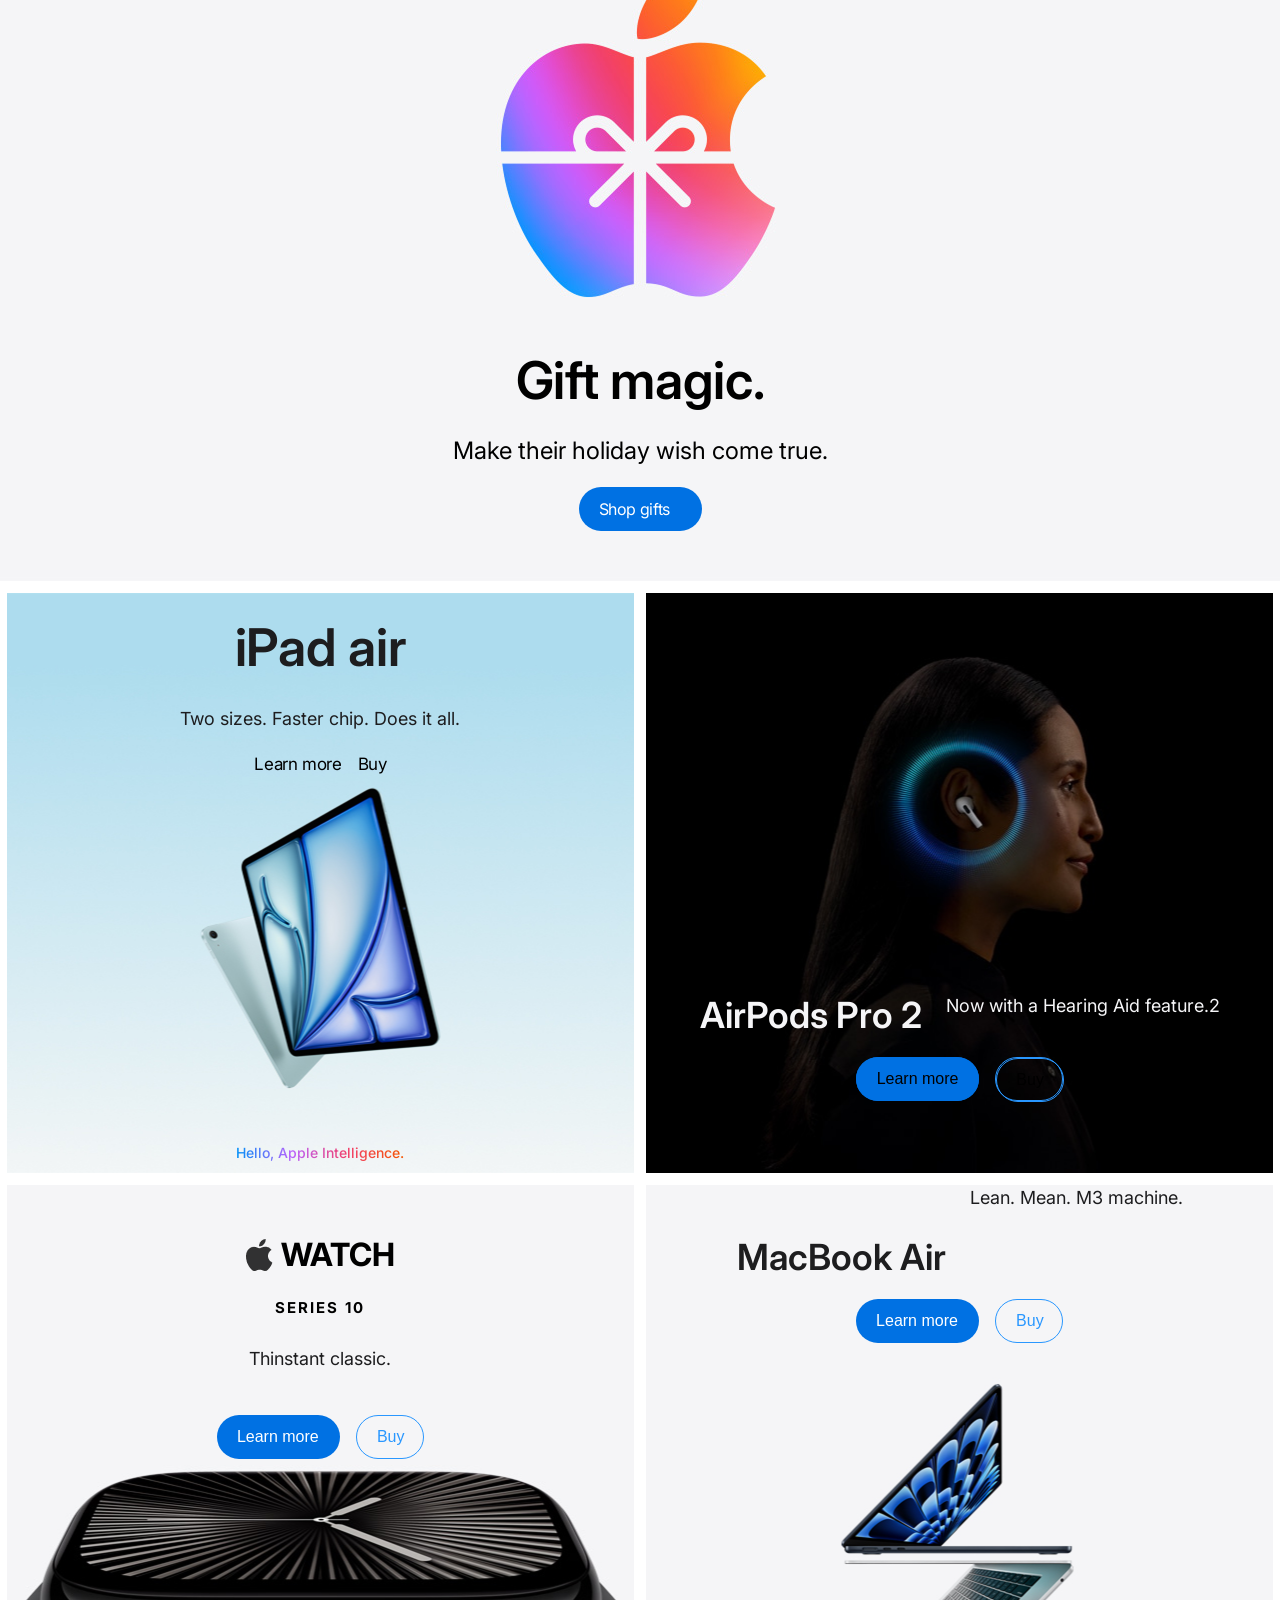
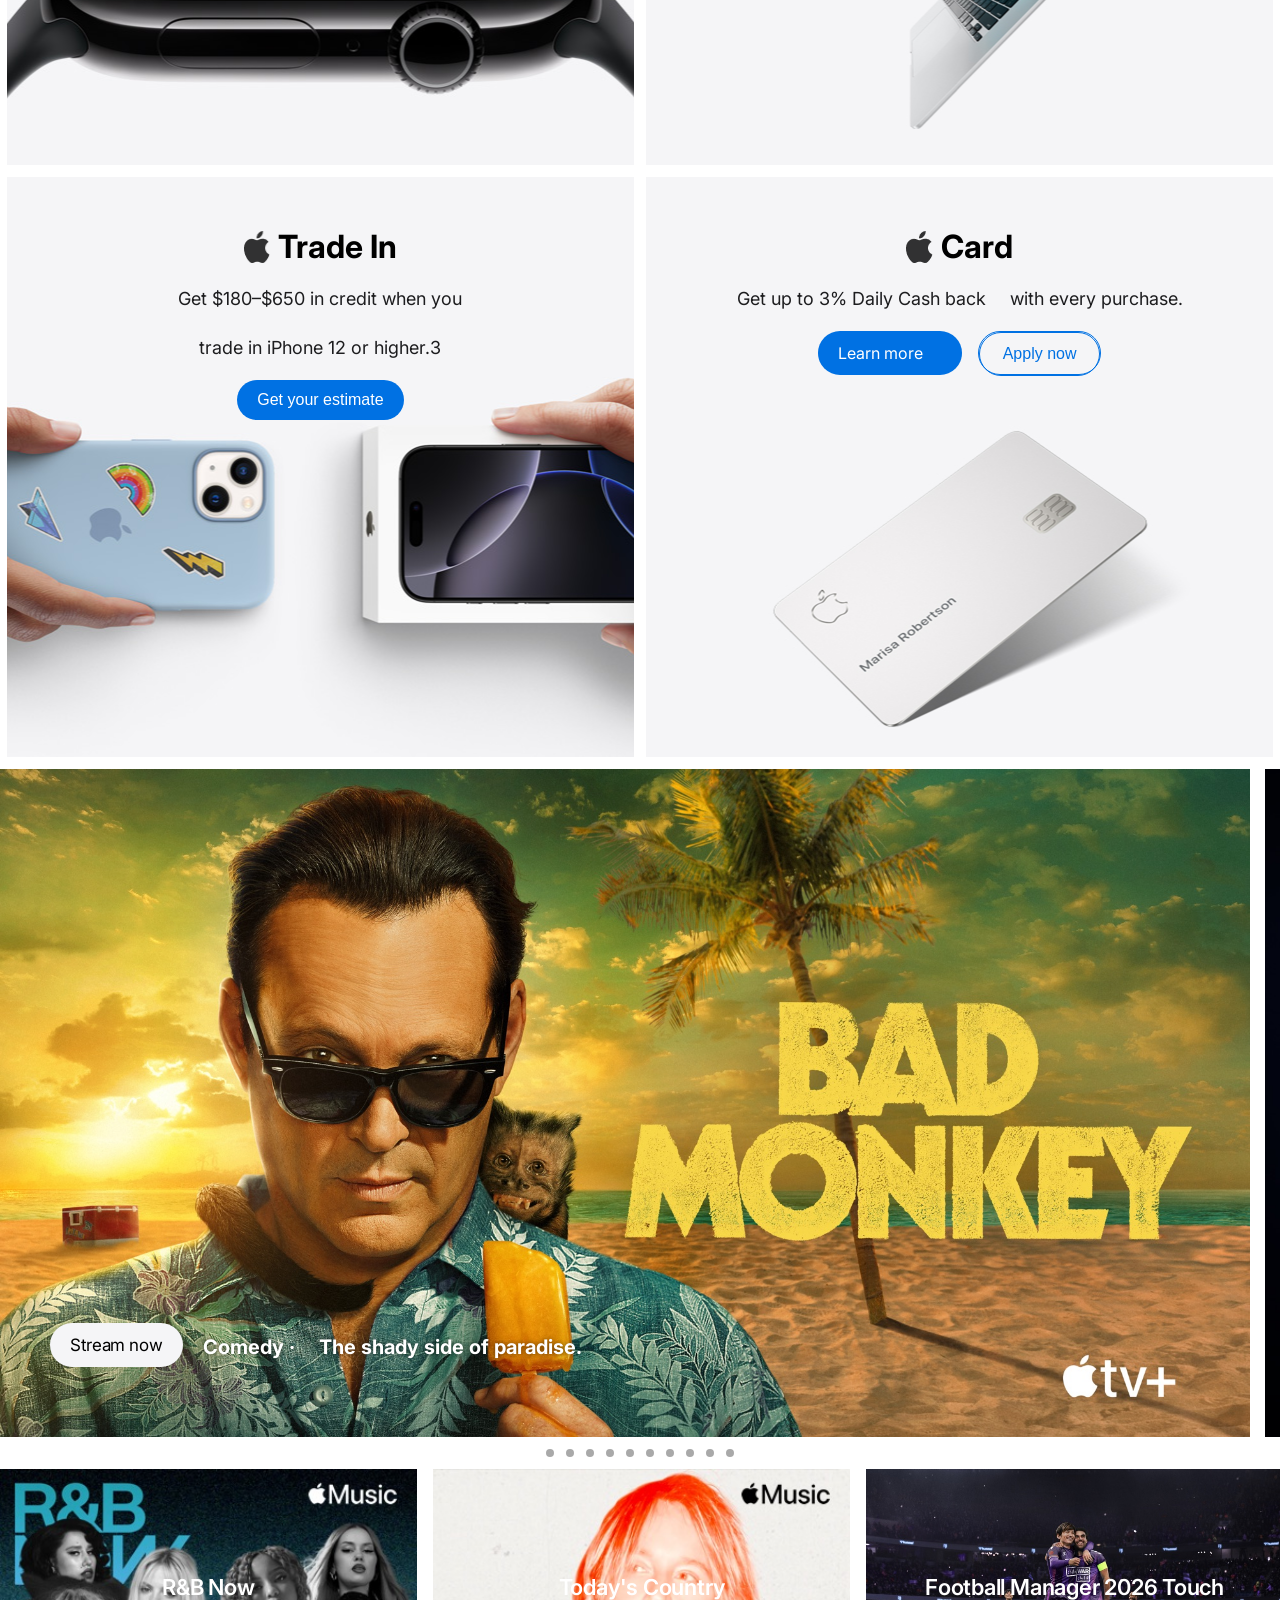
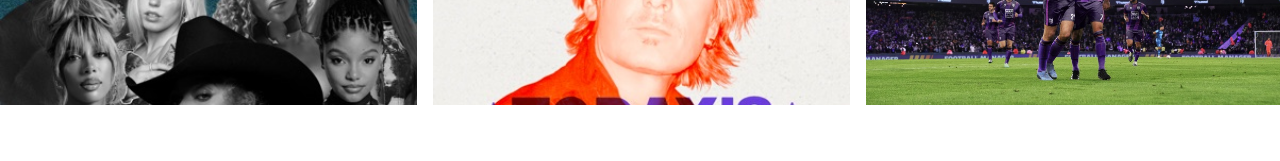
==== commit 7d0edd8b: "zasav" ====
--- a/index.html
+++ b/index.html
@@ -15,17 +15,17 @@
   <body>
     <div class="nav_bar">
       <img src="apple_icon.png" class="apple_icon" />
-      <p>Store</p>
-      <p>Mac</p>
-      <p>iPad</p>
-      <p>iPhone</p>
-      <p>Watch</p>
-      <p>Vision</p>
-      <p>Airpods</p>
-      <p>TV & Home</p>
-      <p>Entertainment</p>
-      <p>Accessories</p>
-      <p>Support</p>
+      <a href="store.html">Store</a>
+      <a href="">Mac</a>
+      <a href="">iPad</a>
+      <a href="">iPhone</a>
+      <a href="">Watch</a>
+      <a href="">Vision</a>
+      <a href="">Airpods</a>
+      <a href="">TV & Home</a>
+      <a href="">Entertainment</a>
+      <a href="">Accessories</a>
+      <a href="">Support</a>
       <div>
         <img src="search_icon.png" class="search_icon" />
         <img src="bag_icon.png" class="bag_icon" />
